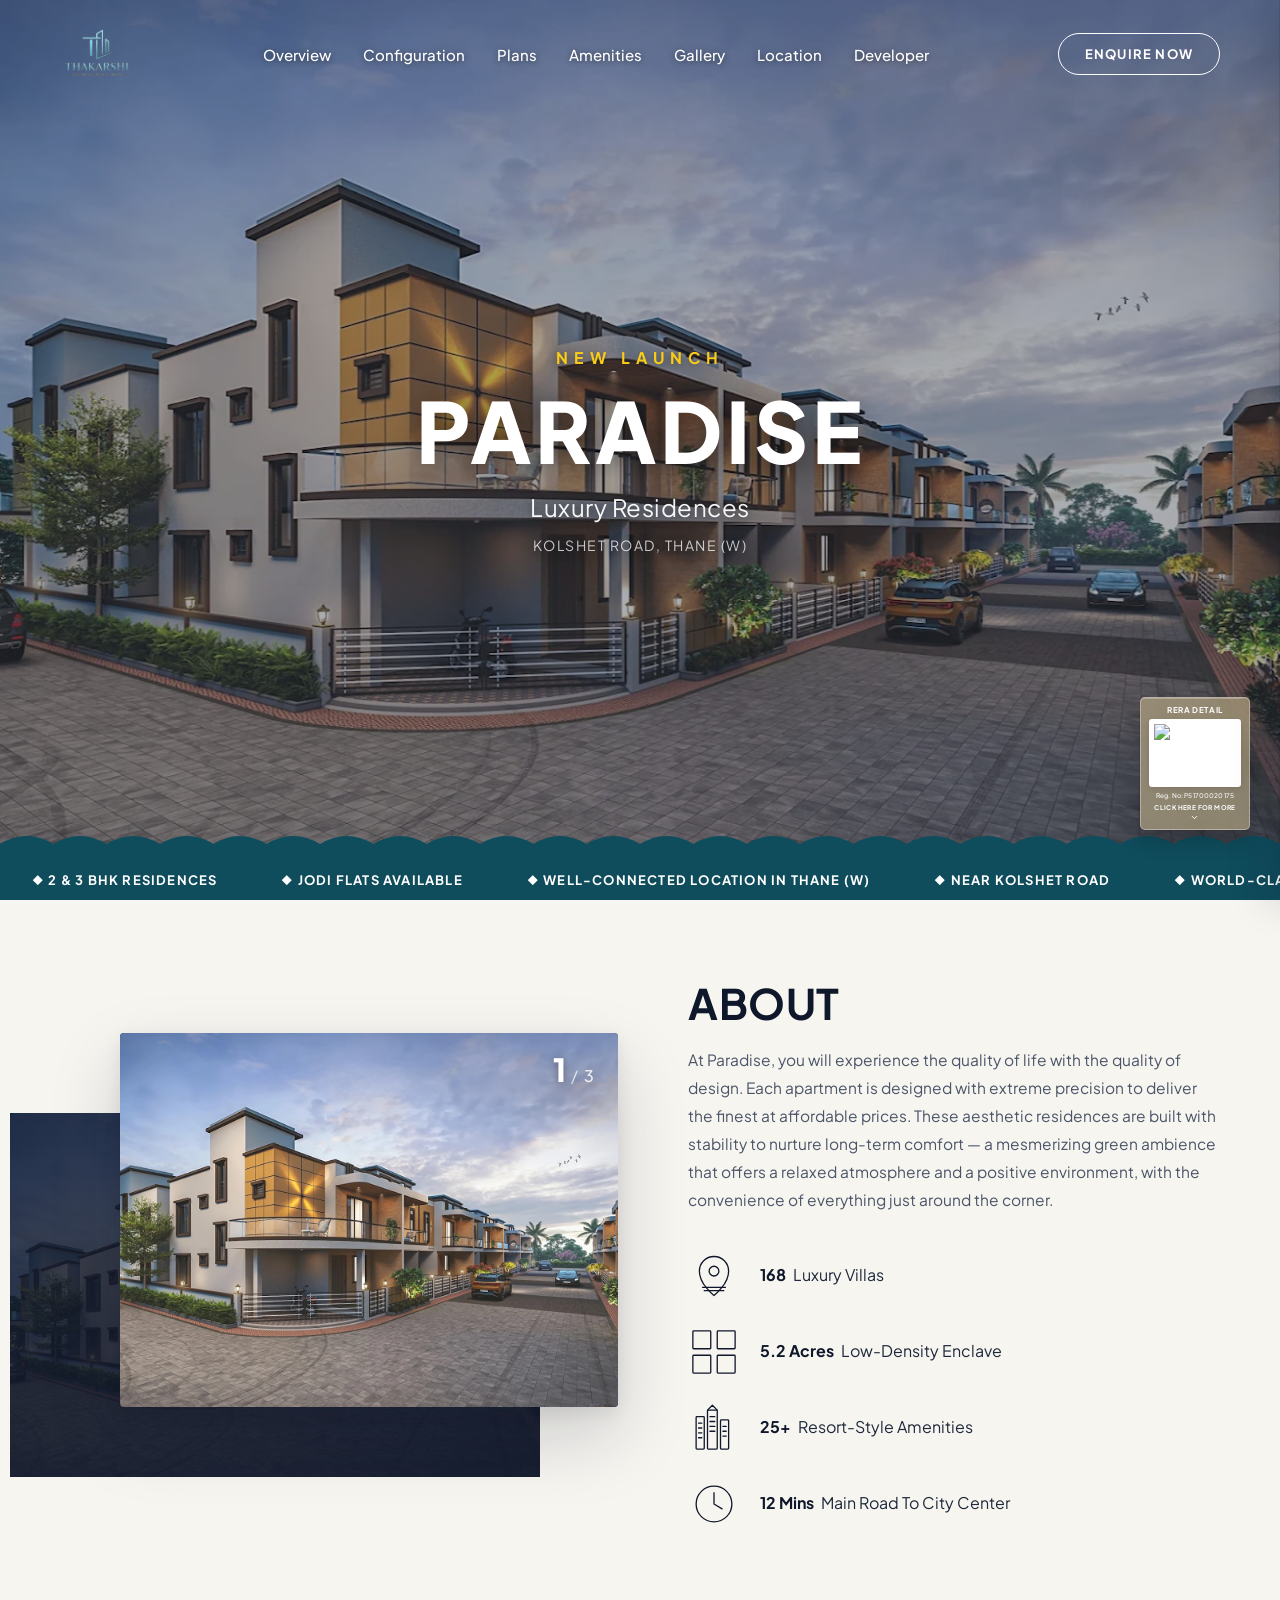
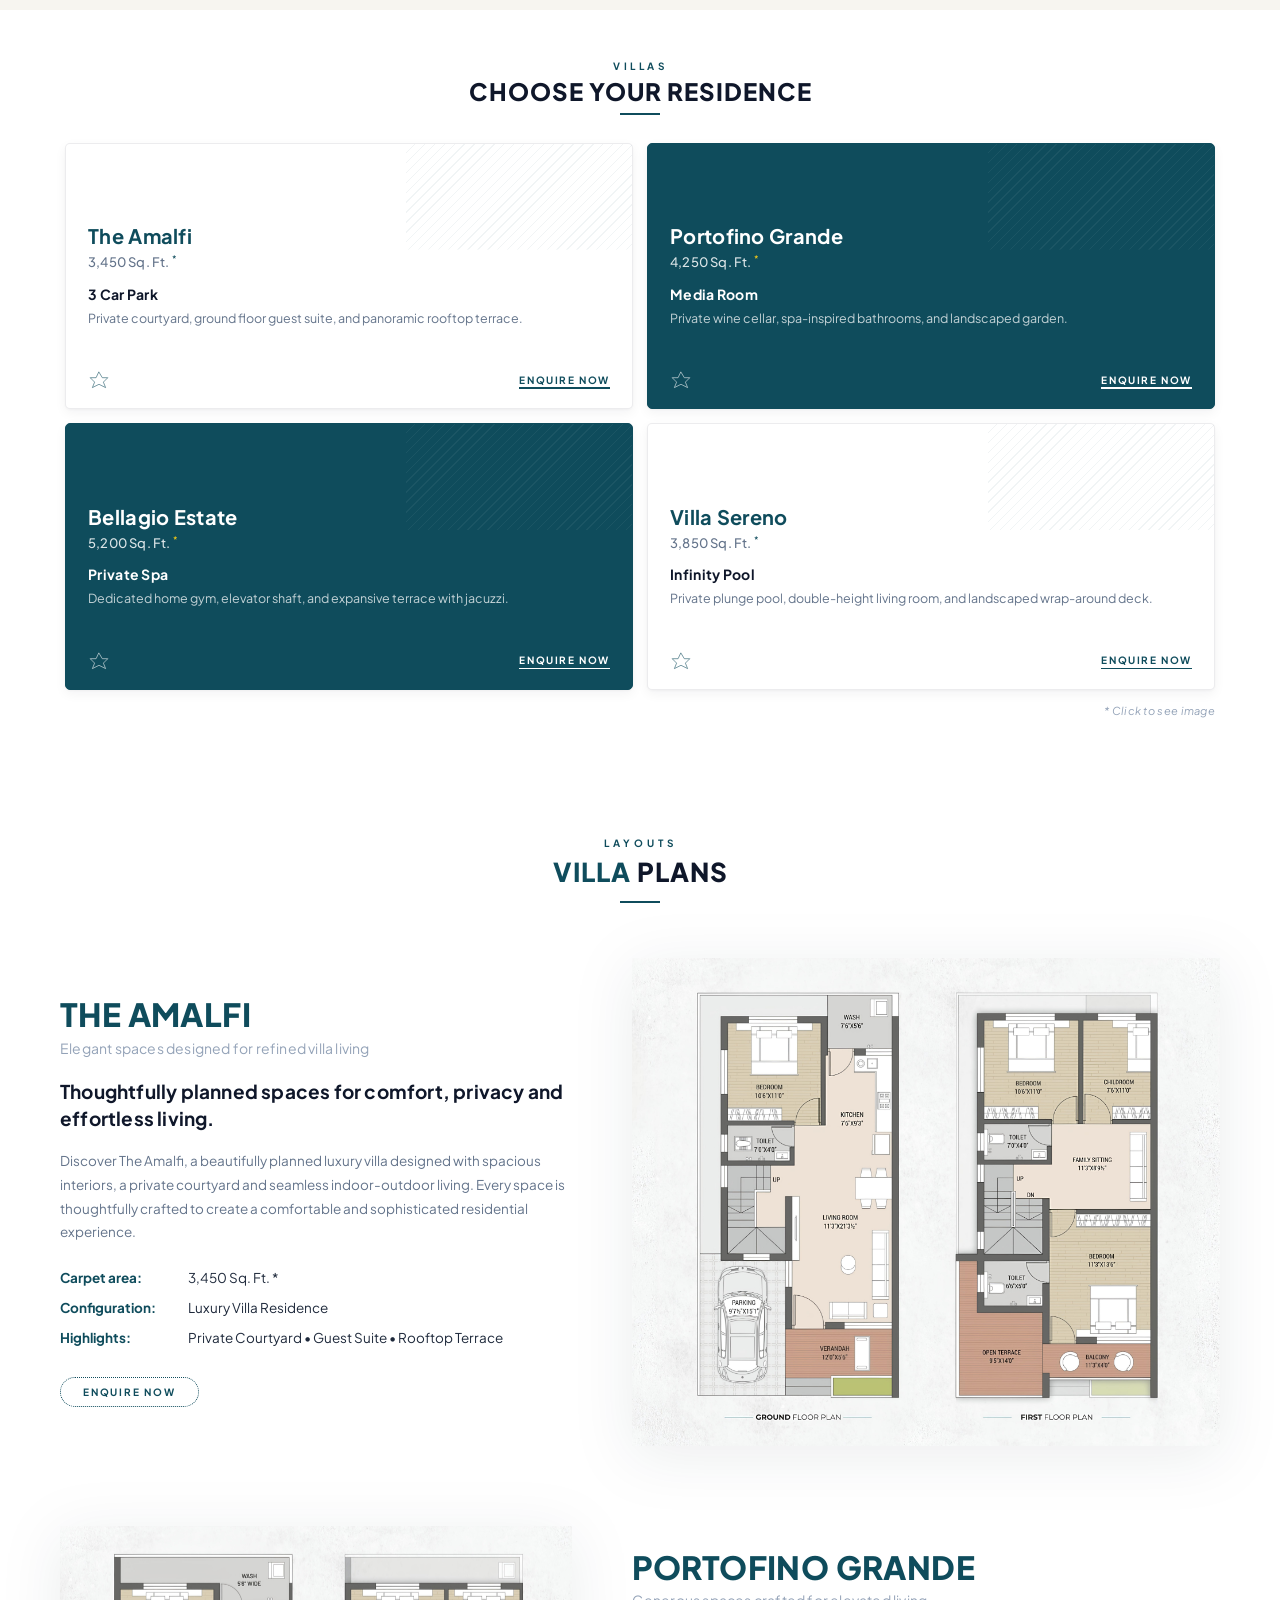
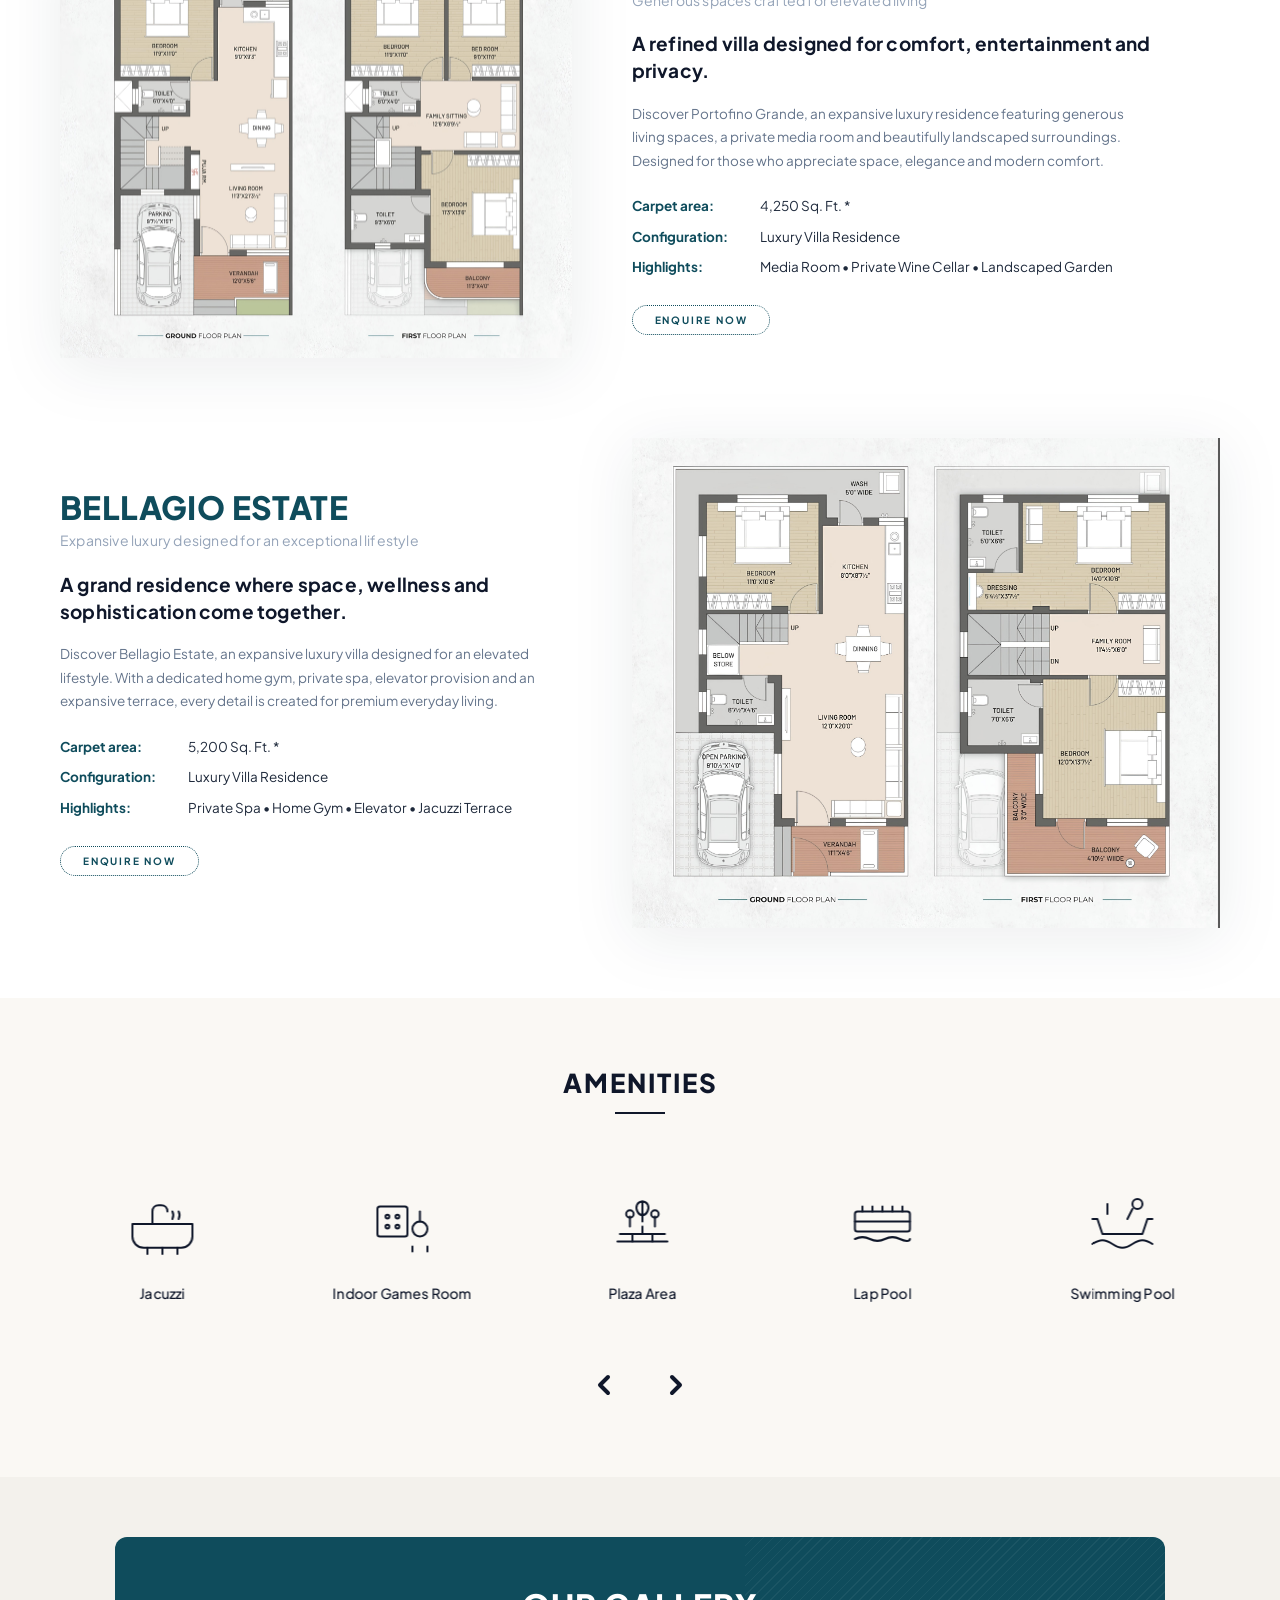
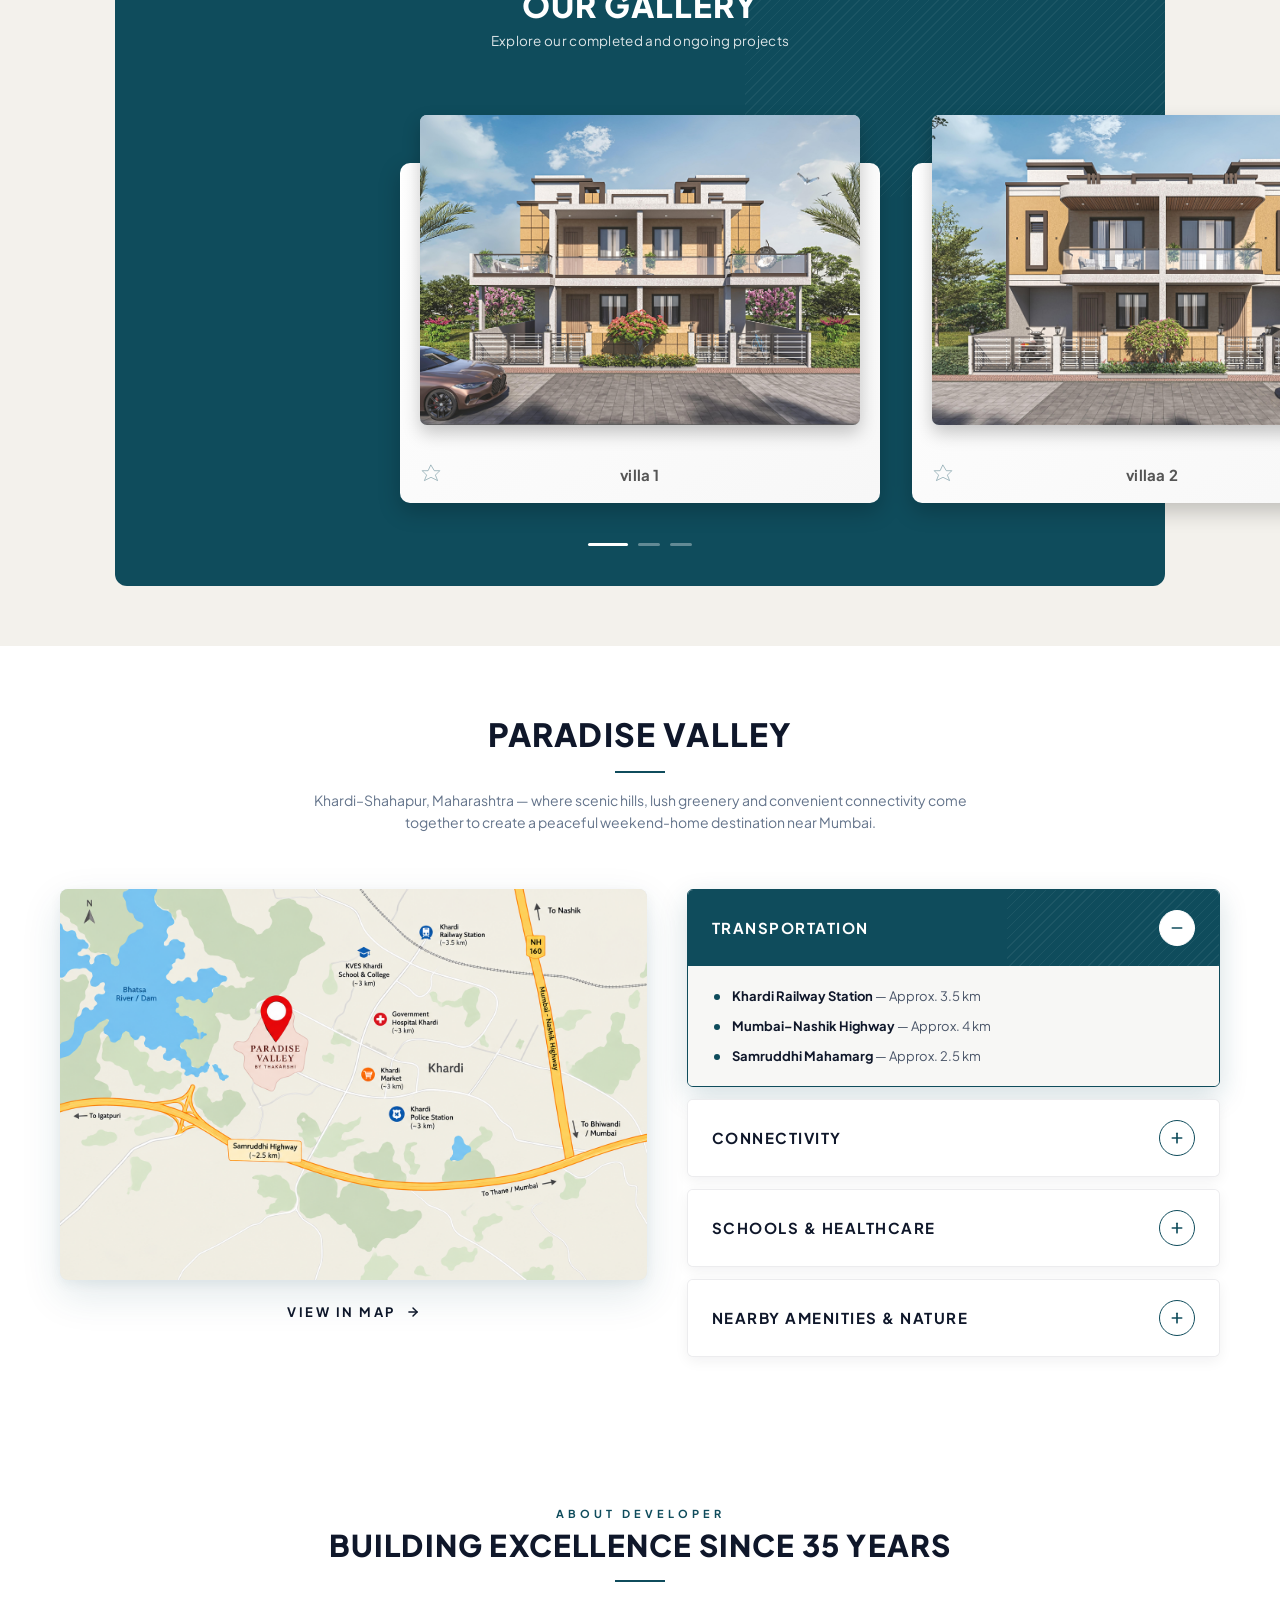
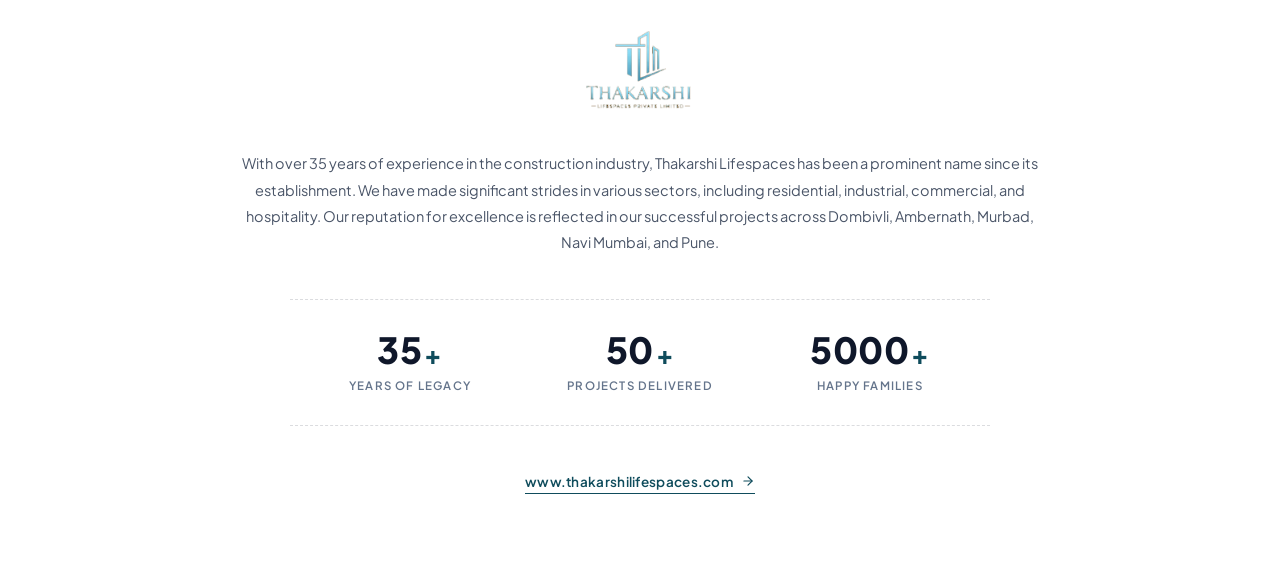
==== paradise-valley/paradise.html @ e25191e3 "Add image dimensions" ====
<!DOCTYPE html>
<html lang="en">
<head>
  <meta charset="UTF-8" />
  <meta name="viewport" content="width=device-width, initial-scale=1.0" />
  <title>Paradise</title>

  <link rel="preconnect" href="https://fonts.googleapis.com" />
  <link rel="preconnect" href="https://fonts.gstatic.com" crossorigin />
  <link
    href="https://fonts.googleapis.com/css2?family=Plus+Jakarta+Sans:wght@400;500;600;700;800&display=swap"
    rel="stylesheet"
  />

  <link rel="stylesheet" href="paradise.css" />
</head>
<body>

  <!-- =========================================
       HEADER
  ========================================= -->
  <header class="prd-header" id="prdHeader">
    <div class="prd-header__inner">

      <a href="#top" class="prd-logo">
        <img src="img/logo.png" alt="Paradise" class="prd-logo__img" />
      </a>

      <nav class="prd-nav">
        <a href="#overview" class="prd-nav__link">Overview</a>
        <a href="#config" class="prd-nav__link">Configuration</a>
        <a href="#plans" class="prd-nav__link">Plans</a>
        <a href="#amenities" class="prd-nav__link">Amenities</a>
        <a href="#gallery" class="prd-nav__link">Gallery</a>
        <a href="#location" class="prd-nav__link">Location</a>
        <a href="#developer" class="prd-nav__link">Developer</a>
      </nav>

      <div class="prd-header__actions">
        <a href="#" class="prd-header__cta" data-open-modal>
          Enquire Now
        </a>

        <button class="prd-burger" id="prdBurger" aria-label="Open menu" type="button">
          <span class="prd-burger__line"></span>
          <span class="prd-burger__line"></span>
          <span class="prd-burger__line"></span>
        </button>
      </div>

    </div>
  </header>


  <!-- =========================================
       SIDE DRAWER (mobile menu)
  ========================================= -->
  <div class="prd-drawer" id="prdDrawer">
    <div class="prd-drawer__overlay" data-drawer-close></div>

    <aside class="prd-drawer__panel">

      <div class="prd-drawer__head">
        <a href="#top" class="prd-logo prd-logo--drawer">
          <img src="img/logo.png" alt="Paradise" class="prd-logo__img" />
        </a>
        <button class="prd-drawer__close" data-drawer-close aria-label="Close menu" type="button">✕</button>
      </div>

      <nav class="prd-drawer__nav">
        <a href="#overview" class="prd-drawer__link">Overview</a>
        <a href="#config" class="prd-drawer__link">Configuration</a>
        <a href="#plans" class="prd-drawer__link">Plans</a>
        <a href="#amenities" class="prd-drawer__link">Amenities</a>
        <a href="#gallery" class="prd-drawer__link">Gallery</a>
        <a href="#location" class="prd-drawer__link">Location</a>
        <a href="#developer" class="prd-drawer__link">Developer</a>
      </nav>

      <div class="prd-drawer__footer">
        <a href="#" class="prd-drawer__cta" data-open-modal>
          Enquire Now
        </a>
      </div>

    </aside>
  </div>


  <!-- =========================================
       HERO
  ========================================= -->
  <section class="prd-hero" id="top">

    <!-- Background image with slow zoom -->
    <div class="prd-hero__bg"></div>

    <!-- Overlay -->
    <div class="prd-hero__overlay"></div>

    <!-- Content -->
    <div class="prd-hero__content">
      <p class="prd-hero__eyebrow">New Launch</p>
      <h1 class="prd-hero__title">PARADISE</h1>
      <p class="prd-hero__sub">Luxury Residences</p>
      <p class="prd-hero__location">Kolshet Road, Thane (W)</p>
    </div>

    <!-- ✅ QR CORNER CARD (bottom-right) -->
    <div class="prd-qr-card">

      <p class="prd-qr-card__title">RERA detail</p>

      <div class="prd-qr-card__qr">
        <img src="img/qr.png" alt="Scan QR" />
      </div>

      <p class="prd-qr-card__reg">Reg. No: P51700020175</p>

      <a href="#overview" class="prd-qr-card__cta">
        <span>Click Here For More</span>
        <svg viewBox="0 0 24 24" fill="none" stroke="currentColor" stroke-width="2.5" stroke-linecap="round" stroke-linejoin="round">
          <polyline points="6 9 12 15 18 9" />
        </svg>
      </a>

    </div>

    <!-- ✅ OFFER STRIP (scalloped top + marquee) -->
    <div class="prd-offer">

      <!-- Scalloped top edge -->
      <div class="prd-offer__scallop" aria-hidden="true">
        <svg viewBox="0 0 1440 40" preserveAspectRatio="none" xmlns="http://www.w3.org/2000/svg">
          <path d="
            M0,40 L0,20
            Q30,0 60,20 Q90,0 120,20 Q150,0 180,20 Q210,0 240,20
            Q270,0 300,20 Q330,0 360,20 Q390,0 420,20 Q450,0 480,20
            Q510,0 540,20 Q570,0 600,20 Q630,0 660,20 Q690,0 720,20
            Q750,0 780,20 Q810,0 840,20 Q870,0 900,20 Q930,0 960,20
            Q990,0 1020,20 Q1050,0 1080,20 Q1110,0 1140,20
            Q1170,0 1200,20 Q1230,0 1260,20 Q1290,0 1320,20
            Q1350,0 1380,20 Q1410,0 1440,20 L1440,40 Z
          " fill="#0f4c5c"/>
        </svg>
      </div>

      <!-- Marquee content -->
      <div class="prd-offer__strip">
        <div class="prd-offer__track">

          <!-- Group 1 -->
          <span class="prd-offer__item">◆ 2 &amp; 3 BHK RESIDENCES</span>
          <span class="prd-offer__item">◆ JODI FLATS AVAILABLE</span>
          <span class="prd-offer__item">◆ WELL-CONNECTED LOCATION IN THANE (W)</span>
          <span class="prd-offer__item">◆ NEAR KOLSHET ROAD</span>
          <span class="prd-offer__item">◆ WORLD-CLASS AMENITIES</span>
          <span class="prd-offer__item">◆ EXCELLENT RAIL, ROAD &amp; METRO CONNECTIVITY</span>
          <span class="prd-offer__item">◆ SCHOOLS &amp; HOSPITALS NEARBY</span>
          <span class="prd-offer__item">◆ RERA APPROVED PROJECT</span>

          <!-- Group 2 — duplicate for seamless loop -->
          <span class="prd-offer__item">◆ 2 &amp; 3 BHK RESIDENCES</span>
          <span class="prd-offer__item">◆ JODI FLATS AVAILABLE</span>
          <span class="prd-offer__item">◆ WELL-CONNECTED LOCATION IN THANE (W)</span>
          <span class="prd-offer__item">◆ NEAR KOLSHET ROAD</span>
          <span class="prd-offer__item">◆ WORLD-CLASS AMENITIES</span>
          <span class="prd-offer__item">◆ EXCELLENT RAIL, ROAD &amp; METRO CONNECTIVITY</span>
          <span class="prd-offer__item">◆ SCHOOLS &amp; HOSPITALS NEARBY</span>
          <span class="prd-offer__item">◆ RERA APPROVED PROJECT</span>

        </div>
      </div>

    </div>

  </section>
















<!-- =========================================
     ABOUT SECTION
========================================= -->
<section class="prd-about" id="overview">
  <div class="prd-about__inner">

    <!-- LEFT — Image Card with slider -->
    <div class="prd-about__media">

      <!-- ✅ Mobile-only write-up -->
      <div class="prd-about__layer-text">
        <h3 class="prd-about__layer-title">
          Welcome to <span>Paradise Valley</span>
        </h3>
        <p class="prd-about__layer-sub">
          by <strong>Thakarshilifespace</strong>
        </p>
      </div>

      <div class="prd-about__card">

        <!-- Counter top-right -->
        <div class="prd-about__counter">
          <span class="prd-about__counter-current" id="prdAboutCurrent">1</span>
          <span class="prd-about__counter-sep">/</span>
          <span class="prd-about__counter-total" id="prdAboutTotal">3</span>
        </div>

        <!-- Slides -->
        <div class="prd-about__slides" id="prdAboutSlides">
          <div class="prd-about__slide is-active">
            <img
              src="img/hero.webp"
              alt="Paradise architecture"
              loading="lazy"
            >
          </div>

          <div class="prd-about__slide">
            <img
              src="img/frontvilla2.jpeg"
              alt="Paradise interior"
              loading="lazy"
            >
          </div>

          <div class="prd-about__slide">
            <img
              src="img/frontvilla3.jpeg"
              alt="Paradise lifestyle"
              loading="lazy"
            >
          </div>
        </div>

        <!-- Arrows -->
        <button class="prd-about__arrow prd-about__arrow--prev" id="prdAboutPrev" aria-label="Previous image" type="button">
          <svg viewBox="0 0 24 24" fill="none" stroke="currentColor" stroke-width="2" stroke-linecap="round" stroke-linejoin="round">
            <polyline points="15 18 9 12 15 6"/>
          </svg>
        </button>

        <button class="prd-about__arrow prd-about__arrow--next" id="prdAboutNext" aria-label="Next image" type="button">
          <svg viewBox="0 0 24 24" fill="none" stroke="currentColor" stroke-width="2" stroke-linecap="round" stroke-linejoin="round">
            <polyline points="9 18 15 12 9 6"/>
          </svg>
        </button>

      </div>

    </div>

    <!-- RIGHT — Text + Features -->
    <div class="prd-about__content">
      <h2 class="prd-about__title">ABOUT</h2>

      <p class="prd-about__desc">
        At Paradise, you will experience the quality of life with the quality of
        design. Each apartment is designed with extreme precision to deliver the
        finest at affordable prices. These aesthetic residences are built with
        stability to nurture long-term comfort — a mesmerizing green ambience
        that offers a relaxed atmosphere and a positive environment, with the
        convenience of everything just around the corner.
      </p>

      <ul class="prd-about__features">

        <!-- Feature 1 — Luxury Villas -->
        <li class="prd-about__feature">
          <span class="prd-about__feature-icon">
            <svg viewBox="0 0 64 64" fill="none" stroke="currentColor" stroke-width="1.6" stroke-linecap="round" stroke-linejoin="round">
              <path d="M32 56 C32 56 14 42 14 26 A18 18 0 0 1 50 26 C50 42 32 56 32 56 Z"/>
              <path d="M18 46 L46 46"/>
              <path d="M20 50 L44 50"/>
              <circle cx="32" cy="26" r="6"/>
            </svg>
          </span>
          <span class="prd-about__feature-text">
            <strong>168</strong> Luxury Villas
          </span>
        </li>

        <!-- Feature 2 — Low-Density Enclave -->
        <li class="prd-about__feature">
          <span class="prd-about__feature-icon">
            <svg viewBox="0 0 64 64" fill="none" stroke="currentColor" stroke-width="1.6" stroke-linecap="round" stroke-linejoin="round">
              <rect x="6" y="6" width="22" height="22" rx="1"/>
              <rect x="36" y="6" width="22" height="22" rx="1"/>
              <rect x="6" y="36" width="22" height="22" rx="1"/>
              <rect x="36" y="36" width="22" height="22" rx="1"/>
            </svg>
          </span>
          <span class="prd-about__feature-text">
            <strong>5.2 Acres</strong> Low-Density Enclave
          </span>
        </li>

        <!-- Feature 3 — Resort-Style Amenities -->
        <li class="prd-about__feature">
          <span class="prd-about__feature-icon">
            <svg viewBox="0 0 64 64" fill="none" stroke="currentColor" stroke-width="1.6" stroke-linecap="round" stroke-linejoin="round">
              <rect x="10" y="18" width="10" height="40" rx="1"/>
              <rect x="24" y="10" width="12" height="48" rx="1"/>
              <rect x="40" y="22" width="10" height="36" rx="1"/>
              <path d="M24 10 L30 4 L36 10"/>
              <path d="M13 26 L17 26"/>
              <path d="M13 32 L17 32"/>
              <path d="M13 38 L17 38"/>
              <path d="M13 44 L17 44"/>
              <path d="M27 18 L33 18"/>
              <path d="M27 24 L33 24"/>
              <path d="M27 30 L33 30"/>
              <path d="M27 36 L33 36"/>
              <path d="M43 30 L47 30"/>
              <path d="M43 36 L47 36"/>
              <path d="M43 42 L47 42"/>
            </svg>
          </span>
          <span class="prd-about__feature-text">
            <strong>25+</strong> Resort-Style Amenities
          </span>
        </li>

        <!-- Feature 4 — Main Road To City Center -->
        <li class="prd-about__feature">
          <span class="prd-about__feature-icon">
            <svg viewBox="0 0 64 64" fill="none" stroke="currentColor" stroke-width="1.6" stroke-linecap="round" stroke-linejoin="round">
              <circle cx="32" cy="32" r="22"/>
              <path d="M32 18 L32 32 L42 38"/>
            </svg>
          </span>
          <span class="prd-about__feature-text">
            <strong>12 Mins</strong> Main Road To City Center
          </span>
        </li>

      </ul>
    </div>

  </div>
</section>









<section class="prd-config" id="config">
  <div class="prd-config__inner">

    <!-- HEADING -->
    <div class="prd-config__head">
      <p class="prd-config__eyebrow">Villas</p>
      <h2 class="prd-config__title">Choose Your Residence</h2>
      <span class="prd-config__divider"></span>
    </div>

    <!-- Mobile-only hint -->
    <p class="prd-config__mobile-hint">* Tap on card to see image</p>

    <!-- GRID — 2x2 -->
    <div class="prd-config__grid">

      <!-- CARD 1 — The Amalfi (WHITE) -->
      <div class="prd-config__card">
        <div class="prd-config__card-inner">
          <div class="prd-config__front">
            <h3 class="prd-config__card-title">The Amalfi</h3>
            <p class="prd-config__card-area">3,450 Sq. Ft.<sup>*</sup></p>
            <p class="prd-config__card-tag">3 Car Park</p>
            <p class="prd-config__card-desc">
              Private courtyard, ground floor guest suite, and panoramic rooftop terrace.
            </p>
            <div class="prd-config__footer">
              <span class="prd-config__icon">
                <svg viewBox="0 0 40 40" fill="none" stroke="currentColor" stroke-width="1.2" stroke-linecap="round" stroke-linejoin="round">
                  <path d="M20 4 L26 14 L36 14 L28 22 L32 32 L20 26 L8 32 L12 22 L4 14 L14 14 Z"/>
                </svg>
              </span>
              <a href="#" class="prd-config__enquire-link" data-open-modal>Enquire Now</a>
            </div>
          </div>

          <div class="prd-config__back">
            <img src="img/frontvilla.jpeg">
            <div class="prd-config__back-overlay"></div>
            <div class="prd-config__back-content">
              <p class="prd-config__back-title">The Amalfi</p>
              <p class="prd-config__back-area">3,450 Sq. Ft. · 3 Car Park</p>
              <a href="#" class="prd-config__back-enquire" data-open-modal>
                Enquire Now
                <svg viewBox="0 0 24 24" fill="none" stroke="currentColor" stroke-width="2.5" stroke-linecap="round" stroke-linejoin="round">
                  <line x1="5" y1="12" x2="19" y2="12"/>
                  <polyline points="12 5 19 12 12 19"/>
                </svg>
              </a>
            </div>
          </div>
        </div>
      </div>

      <!-- CARD 2 — Portofino Grande (TEAL) -->
      <div class="prd-config__card prd-config__card--colored">
        <div class="prd-config__card-inner">
          <div class="prd-config__front">
            <h3 class="prd-config__card-title">Portofino Grande</h3>
            <p class="prd-config__card-area">4,250 Sq. Ft.<sup>*</sup></p>
            <p class="prd-config__card-tag">Media Room</p>
            <p class="prd-config__card-desc">
              Private wine cellar, spa-inspired bathrooms, and landscaped garden.
            </p>
            <div class="prd-config__footer">
              <span class="prd-config__icon">
                <svg viewBox="0 0 40 40" fill="none" stroke="currentColor" stroke-width="1.2" stroke-linecap="round" stroke-linejoin="round">
                  <path d="M20 4 L26 14 L36 14 L28 22 L32 32 L20 26 L8 32 L12 22 L4 14 L14 14 Z"/>
                </svg>
              </span>
              <a href="#" class="prd-config__enquire-link" data-open-modal>Enquire Now</a>
            </div>
          </div>

          <div class="prd-config__back">
            <img src="img/frontvilla2.jpeg"Portofino Grande" loading="lazy">
            <div class="prd-config__back-overlay"></div>
            <div class="prd-config__back-content">
              <p class="prd-config__back-title">Portofino Grande</p>
              <p class="prd-config__back-area">4,250 Sq. Ft. · Media Room</p>
              <a href="#" class="prd-config__back-enquire" data-open-modal>
                Enquire Now
                <svg viewBox="0 0 24 24" fill="none" stroke="currentColor" stroke-width="2.5" stroke-linecap="round" stroke-linejoin="round">
                  <line x1="5" y1="12" x2="19" y2="12"/>
                  <polyline points="12 5 19 12 12 19"/>
                </svg>
              </a>
            </div>
          </div>
        </div>
      </div>

      <!-- CARD 3 — Bellagio Estate (TEAL) -->
      <div class="prd-config__card prd-config__card--colored">
        <div class="prd-config__card-inner">
          <div class="prd-config__front">
            <h3 class="prd-config__card-title">Bellagio Estate</h3>
            <p class="prd-config__card-area">5,200 Sq. Ft.<sup>*</sup></p>
            <p class="prd-config__card-tag">Private Spa</p>
            <p class="prd-config__card-desc">
              Dedicated home gym, elevator shaft, and expansive terrace with jacuzzi.
            </p>
            <div class="prd-config__footer">
              <span class="prd-config__icon">
                <svg viewBox="0 0 40 40" fill="none" stroke="currentColor" stroke-width="1.2" stroke-linecap="round" stroke-linejoin="round">
                  <path d="M20 4 L26 14 L36 14 L28 22 L32 32 L20 26 L8 32 L12 22 L4 14 L14 14 Z"/>
                </svg>
              </span>
              <a href="#" class="prd-config__enquire-link" data-open-modal>Enquire Now</a>
            </div>
          </div>

          <div class="prd-config__back">
            <img src="img/frontvilla3.jpeg" alt="Bellagio Estate" loading="lazy">
            <div class="prd-config__back-overlay"></div>
            <div class="prd-config__back-content">
              <p class="prd-config__back-title">Bellagio Estate</p>
              <p class="prd-config__back-area">5,200 Sq. Ft. · Private Spa</p>
              <a href="#" class="prd-config__back-enquire" data-open-modal>
                Enquire Now
                <svg viewBox="0 0 24 24" fill="none" stroke="currentColor" stroke-width="2.5" stroke-linecap="round" stroke-linejoin="round">
                  <line x1="5" y1="12" x2="19" y2="12"/>
                  <polyline points="12 5 19 12 12 19"/>
                </svg>
              </a>
            </div>
          </div>
        </div>
      </div>

      <!-- CARD 4 — Villa Sereno (WHITE) -->
      <div class="prd-config__card">
        <div class="prd-config__card-inner">
          <div class="prd-config__front">
            <h3 class="prd-config__card-title">Villa Sereno</h3>
            <p class="prd-config__card-area">3,850 Sq. Ft.<sup>*</sup></p>
            <p class="prd-config__card-tag">Infinity Pool</p>
            <p class="prd-config__card-desc">
              Private plunge pool, double-height living room, and landscaped wrap-around deck.
            </p>
            <div class="prd-config__footer">
              <span class="prd-config__icon">
                <svg viewBox="0 0 40 40" fill="none" stroke="currentColor" stroke-width="1.2" stroke-linecap="round" stroke-linejoin="round">
                  <path d="M20 4 L26 14 L36 14 L28 22 L32 32 L20 26 L8 32 L12 22 L4 14 L14 14 Z"/>
                </svg>
              </span>
              <a href="#" class="prd-config__enquire-link" data-open-modal>Enquire Now</a>
            </div>
          </div>

          <div class="prd-config__back">
            <img src="img/frontvilla3.jpeg" alt="Villa Sereno" loading="lazy">
            <div class="prd-config__back-overlay"></div>
            <div class="prd-config__back-content">
              <p class="prd-config__back-title">Villa Sereno</p>
              <p class="prd-config__back-area">3,850 Sq. Ft. · Infinity Pool</p>
              <a href="#" class="prd-config__back-enquire" data-open-modal>
                Enquire Now
                <svg viewBox="0 0 24 24" fill="none" stroke="currentColor" stroke-width="2.5" stroke-linecap="round" stroke-linejoin="round">
                  <line x1="5" y1="12" x2="19" y2="12"/>
                  <polyline points="12 5 19 12 12 19"/>
                </svg>
              </a>
            </div>
          </div>
        </div>
      </div>

    </div>

    <!-- Desktop hint -->
    <p class="prd-config__global-hint">* Click to see image</p>

  </div>
</section>







    <!-- =========================================
     FLOOR PLANS SECTION
========================================= -->
<section class="prd-plans" id="plans">
  <div class="prd-plans__inner">

    <!-- HEADING -->
    <div class="prd-plans__head">
      <p class="prd-plans__eyebrow">Layouts</p>
      <h2 class="prd-plans__title">
        <span>Villa</span> Plans
      </h2>
      <span class="prd-plans__divider"></span>
    </div>

    <!-- ROW 1 — The Amalfi -->
    <div class="prd-plans__row">
      <div class="prd-plans__content">
        <h3 class="prd-plans__name">The Amalfi</h3>
        <p class="prd-plans__tagline">Elegant spaces designed for refined villa living</p>

        <h4 class="prd-plans__lead">
          Thoughtfully planned spaces for comfort, privacy and effortless living.
        </h4>

        <p class="prd-plans__desc">
          Discover The Amalfi, a beautifully planned luxury villa designed with
          spacious interiors, a private courtyard and seamless indoor-outdoor
          living. Every space is thoughtfully crafted to create a comfortable
          and sophisticated residential experience.
        </p>

        <ul class="prd-plans__specs">
          <li>
            <span class="prd-plans__label">Carpet area:</span>
            <span class="prd-plans__value">3,450 Sq. Ft. *</span>
          </li>
          <li>
            <span class="prd-plans__label">Configuration:</span>
            <span class="prd-plans__value">Luxury Villa Residence</span>
          </li>
          <li>
            <span class="prd-plans__label">Highlights:</span>
            <span class="prd-plans__value">Private Courtyard • Guest Suite • Rooftop Terrace</span>
          </li>
        </ul>

        <a href="#" class="prd-plans__btn" data-open-modal>
          Enquire Now
        </a>
      </div>

      <div class="prd-plans__media">
        <img
          src="img/floorvilla1.jpeg"
          alt="The Amalfi Floor Plan"
          loading="lazy"
        >
      </div>
    </div>

    <!-- ROW 2 — Portofino Grande (reverse) -->
    <div class="prd-plans__row prd-plans__row--reverse">
      <div class="prd-plans__content">
        <h3 class="prd-plans__name">Portofino Grande</h3>
        <p class="prd-plans__tagline">Generous spaces crafted for elevated living</p>

        <h4 class="prd-plans__lead">
          A refined villa designed for comfort, entertainment and privacy.
        </h4>

        <p class="prd-plans__desc">
          Discover Portofino Grande, an expansive luxury residence featuring
          generous living spaces, a private media room and beautifully
          landscaped surroundings. Designed for those who appreciate space,
          elegance and modern comfort.
        </p>

        <ul class="prd-plans__specs">
          <li>
            <span class="prd-plans__label">Carpet area:</span>
            <span class="prd-plans__value">4,250 Sq. Ft. *</span>
          </li>
          <li>
            <span class="prd-plans__label">Configuration:</span>
            <span class="prd-plans__value">Luxury Villa Residence</span>
          </li>
          <li>
            <span class="prd-plans__label">Highlights:</span>
            <span class="prd-plans__value">Media Room • Private Wine Cellar • Landscaped Garden</span>
          </li>
        </ul>

        <a href="#" class="prd-plans__btn" data-open-modal>
          Enquire Now
        </a>
      </div>

      <div class="prd-plans__media">
        <img
          src="img/floorvilla2.jpeg"
          alt="Portofino Grande Floor Plan"
          loading="lazy"
        >
      </div>
    </div>

    <!-- ROW 3 — Bellagio Estate -->
    <div class="prd-plans__row">
      <div class="prd-plans__content">
        <h3 class="prd-plans__name">Bellagio Estate</h3>
        <p class="prd-plans__tagline">Expansive luxury designed for an exceptional lifestyle</p>

        <h4 class="prd-plans__lead">
          A grand residence where space, wellness and sophistication come together.
        </h4>

        <p class="prd-plans__desc">
          Discover Bellagio Estate, an expansive luxury villa designed for an
          elevated lifestyle. With a dedicated home gym, private spa, elevator
          provision and an expansive terrace, every detail is created for
          premium everyday living.
        </p>

        <ul class="prd-plans__specs">
          <li>
            <span class="prd-plans__label">Carpet area:</span>
            <span class="prd-plans__value">5,200 Sq. Ft. *</span>
          </li>
          <li>
            <span class="prd-plans__label">Configuration:</span>
            <span class="prd-plans__value">Luxury Villa Residence</span>
          </li>
          <li>
            <span class="prd-plans__label">Highlights:</span>
            <span class="prd-plans__value">Private Spa • Home Gym • Elevator • Jacuzzi Terrace</span>
          </li>
        </ul>

        <a href="#" class="prd-plans__btn" data-open-modal>
          Enquire Now
        </a>
      </div>

      <div class="prd-plans__media">
        <img
          src="img/floorvilla3.jpeg"
          alt="Bellagio Estate Floor Plan"
          loading="lazy"
        >
      </div>
    </div>

  </div>
</section>













<!-- =========================================
     AMENITIES SECTION
========================================= -->
<section class="prd-amenities" id="amenities">
  <div class="prd-amenities__inner">

    <!-- HEADING -->
    <div class="prd-amenities__head">
      <h2 class="prd-amenities__title">Amenities</h2>
      <span class="prd-amenities__divider"></span>
    </div>

    <!-- SLIDER -->
    <div class="prd-amenities__slider">
      <div class="prd-amenities__track" id="prdAmenitiesTrack">

        <!-- 1. Jacuzzi -->
        <div class="prd-amenities__item">
          <span class="prd-amenities__icon">
            <svg viewBox="0 0 64 64" fill="none" stroke="currentColor" stroke-width="1.6" stroke-linecap="round" stroke-linejoin="round">
              <path d="M8 32 L56 32 L56 42 C56 47 52 51 47 51 L17 51 C12 51 8 47 8 42 Z"/>
              <path d="M20 51 L20 56 M32 51 L32 56 M44 51 L44 56"/>
              <path d="M24 32 L24 22 C24 19 26 17 29 17 L31 17 C34 17 36 19 36 22"/>
              <path d="M40 22 C41 24 41 26 40 28"/>
              <path d="M45 22 C46 24 46 26 45 28"/>
            </svg>
          </span>
          <span class="prd-amenities__text">Jacuzzi</span>
        </div>

        <!-- 2. Indoor Games Room -->
        <div class="prd-amenities__item">
          <span class="prd-amenities__icon">
            <svg viewBox="0 0 64 64" fill="none" stroke="currentColor" stroke-width="1.6" stroke-linecap="round" stroke-linejoin="round">
              <rect x="12" y="18" width="24" height="24" rx="2"/>
              <circle cx="20" cy="26" r="1.5"/>
              <circle cx="28" cy="34" r="1.5"/>
              <circle cx="20" cy="34" r="1.5"/>
              <circle cx="28" cy="26" r="1.5"/>
              <circle cx="46" cy="36" r="6"/>
              <path d="M46 30 L46 22"/>
              <path d="M40 50 L40 54 M52 50 L52 54"/>
            </svg>
          </span>
          <span class="prd-amenities__text">Indoor Games Room</span>
        </div>

        <!-- 3. Plaza Area -->
        <div class="prd-amenities__item">
          <span class="prd-amenities__icon">
            <svg viewBox="0 0 64 64" fill="none" stroke="currentColor" stroke-width="1.6" stroke-linecap="round" stroke-linejoin="round">
              <path d="M32 14 L32 30"/>
              <path d="M32 14 C28 14 26 18 28 22 C30 26 34 26 36 22 C38 18 36 14 32 14 Z"/>
              <path d="M22 34 L22 26 M42 34 L42 26"/>
              <circle cx="22" cy="24" r="3"/>
              <circle cx="42" cy="24" r="3"/>
              <path d="M14 40 L50 40"/>
              <path d="M32 34 L32 40"/>
              <path d="M24 40 L24 46 M40 40 L40 46"/>
              <path d="M12 46 L52 46"/>
            </svg>
          </span>
          <span class="prd-amenities__text">Plaza Area</span>
        </div>

        <!-- 4. Lap Pool -->
        <div class="prd-amenities__item">
          <span class="prd-amenities__icon">
            <svg viewBox="0 0 64 64" fill="none" stroke="currentColor" stroke-width="1.6" stroke-linecap="round" stroke-linejoin="round">
              <rect x="10" y="22" width="44" height="16" rx="2"/>
              <path d="M10 30 L54 30"/>
              <path d="M10 44 C14 42 18 42 22 44 C26 46 30 46 34 44 C38 42 42 42 46 44 C50 46 54 46 54 44"/>
              <path d="M16 22 L16 18 M24 22 L24 18 M32 22 L32 18 M40 22 L40 18 M48 22 L48 18"/>
            </svg>
          </span>
          <span class="prd-amenities__text">Lap Pool</span>
        </div>

        <!-- 5. Swimming Pool -->
        <div class="prd-amenities__item">
          <span class="prd-amenities__icon">
            <svg viewBox="0 0 64 64" fill="none" stroke="currentColor" stroke-width="1.6" stroke-linecap="round" stroke-linejoin="round">
              <path d="M8 28 L12 28 L16 40 L48 40 L52 28 L56 28"/>
              <path d="M8 48 C14 44 18 44 24 48 C30 52 34 52 40 48 C46 44 50 44 56 48"/>
              <circle cx="44" cy="16" r="4"/>
              <path d="M40 20 L36 28"/>
              <path d="M20 16 L20 24"/>
            </svg>
          </span>
          <span class="prd-amenities__text">Swimming Pool</span>
        </div>

        <!-- 6. Gymnasium -->
        <div class="prd-amenities__item">
          <span class="prd-amenities__icon">
            <svg viewBox="0 0 64 64" fill="none" stroke="currentColor" stroke-width="1.6" stroke-linecap="round" stroke-linejoin="round">
              <rect x="8" y="26" width="8" height="12" rx="1"/>
              <rect x="48" y="26" width="8" height="12" rx="1"/>
              <path d="M16 32 L48 32"/>
              <rect x="24" y="22" width="4" height="20" rx="1"/>
              <rect x="36" y="22" width="4" height="20" rx="1"/>
            </svg>
          </span>
          <span class="prd-amenities__text">Gymnasium</span>
        </div>

        <!-- 7. Yoga Deck -->
        <div class="prd-amenities__item">
          <span class="prd-amenities__icon">
            <svg viewBox="0 0 64 64" fill="none" stroke="currentColor" stroke-width="1.6" stroke-linecap="round" stroke-linejoin="round">
              <circle cx="32" cy="14" r="5"/>
              <path d="M32 20 L32 36"/>
              <path d="M22 26 L42 26"/>
              <path d="M24 48 L32 36 L40 48"/>
              <path d="M18 48 L46 48"/>
            </svg>
          </span>
          <span class="prd-amenities__text">Yoga Deck</span>
        </div>

        <!-- 8. Jogging Track -->
        <div class="prd-amenities__item">
          <span class="prd-amenities__icon">
            <svg viewBox="0 0 64 64" fill="none" stroke="currentColor" stroke-width="1.6" stroke-linecap="round" stroke-linejoin="round">
              <circle cx="42" cy="12" r="4"/>
              <path d="M42 16 L34 26 L22 28"/>
              <path d="M34 26 L38 38 L46 44"/>
              <path d="M22 28 L14 42"/>
              <path d="M38 38 L30 48"/>
              <path d="M46 44 L54 42"/>
            </svg>
          </span>
          <span class="prd-amenities__text">Jogging Track</span>
        </div>

        <!-- 9. Kids Play Area -->
        <div class="prd-amenities__item">
          <span class="prd-amenities__icon">
            <svg viewBox="0 0 64 64" fill="none" stroke="currentColor" stroke-width="1.6" stroke-linecap="round" stroke-linejoin="round">
              <path d="M16 52 L16 20 L48 20 L48 52"/>
              <path d="M16 20 L48 20 L32 6 Z"/>
              <rect x="26" y="34" width="12" height="18" rx="1"/>
              <circle cx="32" cy="42" r="1"/>
            </svg>
          </span>
          <span class="prd-amenities__text">Kids Play Area</span>
        </div>

        <!-- 10. Club House -->
        <div class="prd-amenities__item">
          <span class="prd-amenities__icon">
            <svg viewBox="0 0 64 64" fill="none" stroke="currentColor" stroke-width="1.6" stroke-linecap="round" stroke-linejoin="round">
              <path d="M10 30 L32 12 L54 30"/>
              <path d="M14 30 L14 52 L50 52 L50 30"/>
              <path d="M26 52 L26 38 L38 38 L38 52"/>
              <circle cx="32" cy="26" r="2"/>
            </svg>
          </span>
          <span class="prd-amenities__text">Club House</span>
        </div>

      </div>
    </div>

    <!-- ARROWS -->
   <!-- ARROWS -->
<div class="prd-amenities__nav">
  <button class="prd-amenities__arrow prd-amenities__arrow--prev" id="prdAmenitiesPrev" aria-label="Previous" type="button">
    <svg viewBox="0 0 24 24" fill="none" stroke="currentColor" stroke-width="3" stroke-linecap="round" stroke-linejoin="round">
      <polyline points="15 18 9 12 15 6"/>
    </svg>
  </button>

  <button class="prd-amenities__arrow prd-amenities__arrow--next" id="prdAmenitiesNext" aria-label="Next" type="button">
    <svg viewBox="0 0 24 24" fill="none" stroke="currentColor" stroke-width="3" stroke-linecap="round" stroke-linejoin="round">
      <polyline points="9 18 15 12 9 6"/>
    </svg>
  </button>
</div>
  </div>
</section>


























<!-- =========================================
     GALLERY SECTION (Our Work)
========================================= -->
<section class="prd-gallery" id="gallery">
  <div class="prd-gallery__panel">

    <!-- HEADING -->
    <div class="prd-gallery__head">
      <h2 class="prd-gallery__title">Our Gallery</h2>
      <p class="prd-gallery__subtitle">Explore our completed and ongoing projects</p>
    </div>

    <!-- SLIDER — 3 cards visible -->
    <div class="prd-gallery__viewport">
      <div class="prd-gallery__track" id="prdGalleryTrack">

        <!-- Card 1 -->
        <article class="project-card">
          <div class="project-card__image-wrap">
            <img class="project-card__image" src="img/frontvilla.jpeg" alt="Zinio Office" loading="lazy">
          </div>
          <span class="project-card__star" aria-hidden="true">
            <svg viewBox="0 0 40 40" fill="none" stroke="currentColor" stroke-width="1.2" stroke-linecap="round" stroke-linejoin="round">
              <path d="M20 4 L26 14 L36 14 L28 22 L32 32 L20 26 L8 32 L12 22 L4 14 L14 14 Z"/>
            </svg>
          </span>
          <h3 class="project-card__title">villa 1</h3>
        </article>

        <!-- Card 2 -->
        <article class="project-card">
          <div class="project-card__image-wrap">
            <img class="project-card__image" src="img/frontvilla2.jpeg" alt="Tourism Malaysia" loading="lazy">
          </div>
          <span class="project-card__star" aria-hidden="true">
            <svg viewBox="0 0 40 40" fill="none" stroke="currentColor" stroke-width="1.2" stroke-linecap="round" stroke-linejoin="round">
              <path d="M20 4 L26 14 L36 14 L28 22 L32 32 L20 26 L8 32 L12 22 L4 14 L14 14 Z"/>
            </svg>
          </span>
          <h3 class="project-card__title">villaa 2</h3>
        </article>

        <!-- Card 3 -->
        <article class="project-card">
          <div class="project-card__image-wrap">
            <img class="project-card__image" src="img/frontvilla3.jpeg" alt="Truman" loading="lazy">
          </div>
          <span class="project-card__star" aria-hidden="true">
            <svg viewBox="0 0 40 40" fill="none" stroke="currentColor" stroke-width="1.2" stroke-linecap="round" stroke-linejoin="round">
              <path d="M20 4 L26 14 L36 14 L28 22 L32 32 L20 26 L8 32 L12 22 L4 14 L14 14 Z"/>
            </svg>
          </span>
          <h3 class="project-card__title">villa 3</h3>
        </article>

        <!-- Card 4 -->
        <article class="project-card">
          <div class="project-card__image-wrap">
            <img class="project-card__image" src="sidevilla.jpeg" alt="The Grid" loading="lazy">
          </div>
          <span class="project-card__star" aria-hidden="true">
            <svg viewBox="0 0 40 40" fill="none" stroke="currentColor" stroke-width="1.2" stroke-linecap="round" stroke-linejoin="round">
              <path d="M20 4 L26 14 L36 14 L28 22 L32 32 L20 26 L8 32 L12 22 L4 14 L14 14 Z"/>
            </svg>
          </span>
          <h3 class="project-card__title">Side view</h3>
        </article>

        <!-- Card 5 -->
        <article class="project-card">
          <div class="project-card__image-wrap">
            <img class="project-card__image" src="img/middlevilla.jpeg" alt="Aurora Tower" loading="lazy">
          </div>
          <span class="project-card__star" aria-hidden="true">
            <svg viewBox="0 0 40 40" fill="none" stroke="currentColor" stroke-width="1.2" stroke-linecap="round" stroke-linejoin="round">
              <path d="M20 4 L26 14 L36 14 L28 22 L32 32 L20 26 L8 32 L12 22 L4 14 L14 14 Z"/>
            </svg>
          </span>
          <h3 class="project-card__title">Middle view</h3>
        </article>

        <!-- Card 6 -->
        <article class="project-card">
          <div class="project-card__image-wrap">
            <img class="project-card__image" src="img/uppervilla.jpeg" alt="Cascade Villa" loading="lazy">
          </div>
          <span class="project-card__star" aria-hidden="true">
            <svg viewBox="0 0 40 40" fill="none" stroke="currentColor" stroke-width="1.2" stroke-linecap="round" stroke-linejoin="round">
              <path d="M20 4 L26 14 L36 14 L28 22 L32 32 L20 26 L8 32 L12 22 L4 14 L14 14 Z"/>
            </svg>
          </span>
          <h3 class="project-card__title">upper view</h3>
        </article>

      </div>
    </div>

    <!-- DOTS -->
    <div class="prd-gallery__dots" id="prdGalleryDots">
      <span class="prd-gallery__dot is-active" data-index="0"></span>
      <span class="prd-gallery__dot" data-index="1"></span>
      <span class="prd-gallery__dot" data-index="2"></span>
    </div>

  </div>
</section>






















<!-- =========================================
     LOCATION SECTION
========================================= -->
<section class="prd-location" id="location">
  <div class="prd-location__inner">

   <!-- HEADING -->
<div class="prd-location__head">
  <h2 class="prd-location__title">Paradise Valley</h2>
  <p class="prd-location__subtitle">
    Khardi–Shahapur, Maharashtra — where scenic hills, lush greenery and convenient connectivity come together to create a peaceful weekend-home destination near Mumbai.
  </p>
</div>
    <!-- BODY -->
    <div class="prd-location__body">

      <!-- LEFT — MAP -->
      <div class="prd-location__media">
        <div class="prd-location__map-wrap">

          <!-- Map image (click → lightbox) -->
          <button
            type="button"
            class="prd-location__map-link"
            data-map-open
            aria-label="Open location map"
          >
            <img
              src="img/location.png"
              alt="location-map"
              loading="lazy"
            >
          </button>

          <!-- ✅ VIEW IN MAP — Below map, full-width -->
        <a
            href="https://www.google.com/maps/place/Paradise+Valley+By+Thakarshi/@19.5858875,73.4209029,15z/data=!4m16!1m9!3m8!1s0x3be77f50c7109d45:0xf667c8ee7923f6d3!2sParadise+Valley+By+Thakarshi!8m2!3d19.5857135!4d73.4208866!9m1!1b1!16s%2Fg%2F11z5v5l_zx!3m5!1s0x3be77f50c7109d45:0xf667c8ee7923f6d3!8m2!3d19.5857135!4d73.4208866!16s%2Fg%2F11z5v5l_zx?entry=ttu&g_ep=EgoyMDI2MTAwNi4wIKXMDSoASAFQAw%3D%3D"
            target="_blank"
            rel="noopener noreferrer"
            class="prd-location__map-cta"
          >
            VIEW IN MAP
            <svg viewBox="0 0 24 24" fill="none" stroke="currentColor" stroke-width="2.5" stroke-linecap="round" stroke-linejoin="round">
              <line x1="5" y1="12" x2="19" y2="12"/>
              <polyline points="12 5 19 12 12 19"/>
            </svg>
          </a>

        </div>
      </div>

      <!-- RIGHT — ACCORDION -->
      <div class="prd-location__accordion" id="prdLocationAcc">

        <!-- ITEM 1 -->
        <div class="prd-location__acc-item">
          <button class="prd-location__acc-head" type="button" data-acc-toggle>
            <span class="prd-location__acc-title">Transportation</span>
            <span class="prd-location__acc-icon" aria-hidden="true">
              <svg viewBox="0 0 24 24" fill="none" stroke="currentColor" stroke-width="2.5" stroke-linecap="round" stroke-linejoin="round">
                <line class="acc-line-h" x1="5" y1="12" x2="19" y2="12"/>
                <line class="acc-line-v" x1="12" y1="5" x2="12" y2="19"/>
              </svg>
            </span>
          </button>
          <div class="prd-location__acc-body">
            <ul class="prd-location__acc-list">
              <li><strong>Khardi Railway Station</strong> — Approx. 3.5 km</li>
              <li><strong>Mumbai–Nashik Highway</strong> — Approx. 4 km</li>
              <li><strong>Samruddhi Mahamarg</strong> — Approx. 2.5 km</li>
            </ul>
          </div>
        </div>

        <!-- ITEM 2 -->
        <div class="prd-location__acc-item">
          <button class="prd-location__acc-head" type="button" data-acc-toggle>
            <span class="prd-location__acc-title">Connectivity</span>
            <span class="prd-location__acc-icon" aria-hidden="true">
              <svg viewBox="0 0 24 24" fill="none" stroke="currentColor" stroke-width="2.5" stroke-linecap="round" stroke-linejoin="round">
                <line class="acc-line-h" x1="5" y1="12" x2="19" y2="12"/>
                <line class="acc-line-v" x1="12" y1="5" x2="12" y2="19"/>
              </svg>
            </span>
          </button>
          <div class="prd-location__acc-body">
            <ul class="prd-location__acc-list">
              <li><strong>Mumbai</strong> — Approx. 2 hrs</li>
              <li><strong>Thane</strong> — Approx. 1 hr</li>
              <li><strong>Nashik</strong> — Approx. 1.5 hrs</li>
              <li><strong>Kalyan</strong> — Approx. 40 mins</li>
            </ul>
          </div>
        </div>

        <!-- ITEM 3 -->
        <div class="prd-location__acc-item">
          <button class="prd-location__acc-head" type="button" data-acc-toggle>
            <span class="prd-location__acc-title">Schools &amp; Healthcare</span>
            <span class="prd-location__acc-icon" aria-hidden="true">
              <svg viewBox="0 0 24 24" fill="none" stroke="currentColor" stroke-width="2.5" stroke-linecap="round" stroke-linejoin="round">
                <line class="acc-line-h" x1="5" y1="12" x2="19" y2="12"/>
                <line class="acc-line-v" x1="12" y1="5" x2="12" y2="19"/>
              </svg>
            </span>
          </button>
          <div class="prd-location__acc-body">
            <ul class="prd-location__acc-list">
              <li>KVES Khardi School &amp; College</li>
              <li>Government Hospital, Khardi</li>
              <li>Local clinics and educational facilities</li>
            </ul>
          </div>
        </div>

        <!-- ITEM 4 -->
        <div class="prd-location__acc-item">
          <button class="prd-location__acc-head" type="button" data-acc-toggle>
            <span class="prd-location__acc-title">Nearby Amenities &amp; Nature</span>
            <span class="prd-location__acc-icon" aria-hidden="true">
              <svg viewBox="0 0 24 24" fill="none" stroke="currentColor" stroke-width="2.5" stroke-linecap="round" stroke-linejoin="round">
                <line class="acc-line-h" x1="5" y1="12" x2="19" y2="12"/>
                <line class="acc-line-v" x1="12" y1="5" x2="12" y2="19"/>
              </svg>
            </span>
          </button>
          <div class="prd-location__acc-body">
            <ul class="prd-location__acc-list">
              <li>Khardi Market and daily essentials</li>
              <li>Bhatsa River region</li>
              <li>Green surroundings, hills and nearby weekend destinations</li>
            </ul>
          </div>
        </div>

      </div>

    </div>

  </div>
</section>


<!-- =========================================
     MAP LIGHTBOX
========================================= -->
<div class="prd-map-lightbox" id="prdMapLightbox" aria-hidden="true">
  <div class="prd-map-lightbox__overlay" data-map-close></div>

  <button class="prd-map-lightbox__close" data-map-close aria-label="Close" type="button">
    <svg viewBox="0 0 24 24" fill="none" stroke="currentColor" stroke-width="2.5" stroke-linecap="round" stroke-linejoin="round">
      <line x1="6" y1="6" x2="18" y2="18"/>
      <line x1="18" y1="6" x2="6" y2="18"/>
    </svg>
  </button>

  <div class="prd-map-lightbox__content">
    <img id="prdMapLightboxImg" src="" alt="Location Map — Full View">
  </div>
</div>









<!-- =========================================
     DEVELOPER SECTION
========================================= -->
<section class="prd-developer" id="developer">
  <div class="prd-developer__inner">

    <!-- HEADING -->
    <div class="prd-developer__head">
      <p class="prd-developer__eyebrow">About Developer</p>
      <h2 class="prd-developer__title">Building Excellence Since 35 Years</h2>
      <span class="prd-developer__divider"></span>
    </div>

    <!-- LOGO -->
    <div class="prd-developer__logo">
      <img
        src="img/logo.png"
        alt="Thakarshi Lifespaces Logo"
        loading="lazy"
      >
    </div>

    <!-- DESCRIPTION -->
    <p class="prd-developer__desc">
      With over 35 years of experience in the construction industry, Thakarshi
      Lifespaces has been a prominent name since its establishment. We have made
      significant strides in various sectors, including residential, industrial,
      commercial, and hospitality. Our reputation for excellence is reflected in
      our successful projects across Dombivli, Ambernath, Murbad, Navi Mumbai,
      and Pune.
    </p>

    <!-- STATS -->
    <div class="prd-developer__stats">

      <div class="prd-developer__stat">
        <p class="prd-developer__stat-value">35<span>+</span></p>
        <p class="prd-developer__stat-label">Years of Legacy</p>
      </div>

      <div class="prd-developer__stat">
        <p class="prd-developer__stat-value">50<span>+</span></p>
        <p class="prd-developer__stat-label">Projects Delivered</p>
      </div>

      <div class="prd-developer__stat">
        <p class="prd-developer__stat-value">5000<span>+</span></p>
        <p class="prd-developer__stat-label">Happy Families</p>
      </div>

    </div>

    <!-- WEBSITE LINK -->
    <a
      href="https://www.thakarshilifespaces.com/"
      target="_blank"
      rel="noopener noreferrer"
      class="prd-developer__link"
    >
      <span>www.thakarshilifespaces.com</span>
      <svg viewBox="0 0 24 24" fill="none" stroke="currentColor" stroke-width="2" stroke-linecap="round" stroke-linejoin="round">
        <line x1="5" y1="12" x2="19" y2="12"/>
        <polyline points="12 5 19 12 12 19"/>
      </svg>
    </a>

  </div>
</section>






<!-- =========================================
     ENQUIRY MODAL
========================================= -->
<div class="prd-modal" id="prdModal" aria-hidden="true">

  <!-- Overlay -->
  <div class="prd-modal__overlay" data-modal-close></div>

  <!-- Modal Box -->
  <div class="prd-modal__box" role="dialog" aria-modal="true" aria-labelledby="prdModalTitle">

    <!-- Header -->
    <div class="prd-modal__header">
      <h3 class="prd-modal__title" id="prdModalTitle">Register Your Interest</h3>
      <button
        class="prd-modal__close"
        data-modal-close
        aria-label="Close"
        type="button"
      >
        <svg viewBox="0 0 24 24" fill="none" stroke="currentColor" stroke-width="2.5" stroke-linecap="round" stroke-linejoin="round">
          <line x1="6" y1="6" x2="18" y2="18"/>
          <line x1="18" y1="6" x2="6" y2="18"/>
        </svg>
      </button>
    </div>

    <!-- Body — Form -->
    <form class="prd-modal__body" id="prdModalForm" novalidate>

      <!-- Name -->
      <div class="prd-modal__field">
        <label for="prdName" class="prd-modal__label">Full Name*</label>
        <input
          type="text"
          id="prdName"
          name="name"
          class="prd-modal__input"
          placeholder="Enter your full name"
          required
        >
        <p class="prd-modal__error" data-error="name"></p>
      </div>

      <!-- Mobile -->
      <div class="prd-modal__field">
        <label for="prdMobile" class="prd-modal__label">Mobile Number*</label>
        <input
          type="tel"
          id="prdMobile"
          name="mobile"
          class="prd-modal__input"
          placeholder="+91 98765 43210"
          pattern="[0-9+\s-]{7,15}"
          required
        >
        <p class="prd-modal__error" data-error="mobile"></p>
      </div>

      <!-- Email -->
      <div class="prd-modal__field">
        <label for="prdEmail" class="prd-modal__label">Email Address</label>
        <input
          type="email"
          id="prdEmail"
          name="email"
          class="prd-modal__input"
          placeholder="you@example.com"
        >
        <p class="prd-modal__error" data-error="email"></p>
      </div>

      <!-- Configuration (Optional) -->
      <div class="prd-modal__field">
        <label for="prdConfig" class="prd-modal__label">Interested In</label>
        <select id="prdConfig" name="config" class="prd-modal__input">
          <option value="">Select configuration</option>
          <option value="2 BHK">2 BHK</option>
          <option value="3 BHK">3 BHK</option>
          <option value="Penthouse">Penthouse</option>
          <option value="Villa">Villa</option>
        </select>
      </div>

      <!-- Consent -->
      <label class="prd-modal__consent">
        <input type="checkbox" id="prdConsent" required>
        <span>
          I consent to the processing of my personal data according to the
          <a href="#" target="_blank">Privacy Policy</a> and agree to be contacted.
        </span>
      </label>
      <p class="prd-modal__error" data-error="consent"></p>

      <!-- Submit -->
      <button type="submit" class="prd-modal__submit">
        Submit Enquiry
      </button>

    </form>

  </div>
</div>


  <script src="paradise.js"></script>
</body>
</html>
---- paradise-valley/paradise.css ----
/* ============================================================================
   ██  PARADISE — MAIN STYLESHEET
   ----------------------------------------------------------------------------
   Structure:
   1. Reset
   2. Header + Header Responsive
   3. Side Drawer + Drawer Responsive
   4. Hero + Hero Responsive
   5. QR Card + QR Card Responsive
   6. Offer Strip + Offer Responsive
   7. About Section + About Responsive
   ============================================================================ */


/* ============================================================================
   1. ██  RESET
   ============================================================================ */
* {
  margin: 0;
  padding: 0;
  box-sizing: border-box;
}

body {
  font-family: "Plus Jakarta Sans", -apple-system, sans-serif;
  background: #ffffff;
  color: #0f172a;
  -webkit-font-smoothing: antialiased;
  overflow-x: hidden;
}


/* ============================================================================
   2. ██  HEADER
   ============================================================================ */
.prd-header {
  position: fixed;
  top: 0;
  left: 0;
  right: 0;
  z-index: 1000;

  background: transparent;
  backdrop-filter: none;
  -webkit-backdrop-filter: none;
  border-bottom: 1px solid transparent;

  padding: 24px 60px;
  transition: padding 0.35s ease, background 0.35s ease,
              border-color 0.35s ease, backdrop-filter 0.35s ease;
}

.prd-header.is-scrolled {
  padding: 16px 60px;
  background: rgba(0, 0, 0, 0.55);
  backdrop-filter: blur(8px);
  -webkit-backdrop-filter: blur(8px);
  border-bottom-color: rgba(255, 255, 255, 0.1);
}

.prd-header__inner {
  display: flex;
  align-items: center;
  justify-content: space-between;
  gap: 40px;
  max-width: 1400px;
  margin: 0 auto;
}

/* ---------- LOGO ---------- */
.prd-logo {
  display: flex;
  align-items: center;
  flex-shrink: 0;
  text-decoration: none;
}

.prd-logo__img {
  height: 60px;
  width: auto;
  display: block;
  object-fit: contain;
  transition: height 0.35s ease;
}

.prd-header.is-scrolled .prd-logo__img {
  height: 50px;
}

/* ---------- NAV ---------- */
.prd-nav {
  display: flex;
  align-items: center;
  gap: 32px;
  flex-wrap: wrap;
  justify-content: flex-end;
}

.prd-nav__link {
  position: relative;
  font-family: "Plus Jakarta Sans", sans-serif;
  font-size: 15px;
  font-weight: 500;
  color: #ffffff;
  text-decoration: none;
  white-space: nowrap;
  padding: 6px 0;
  text-shadow: 0 1px 6px rgba(0, 0, 0, 0.5);
  transition: color 0.25s ease;
}

.prd-nav__link::after {
  content: "";
  position: absolute;
  left: 0;
  bottom: 0;
  width: 0;
  height: 1.5px;
  background: #e76f51;
  transition: width 0.3s ease;
}

.prd-nav__link:hover { color: #e76f51; }
.prd-nav__link:hover::after { width: 100%; }

/* ---------- RIGHT ACTIONS ---------- */
.prd-header__actions {
  display: flex;
  align-items: center;
  gap: 20px;
  flex-shrink: 0;
}

.prd-header__cta {
  display: inline-flex;
  align-items: center;
  justify-content: center;
  padding: 12px 26px;
  border: 1.5px solid #ffffff;
  border-radius: 100px;

  font-family: "Plus Jakarta Sans", sans-serif;
  font-size: 13px;
  font-weight: 700;
  letter-spacing: 1.2px;
  text-transform: uppercase;
  color: #ffffff;
  text-decoration: none;
  white-space: nowrap;

  transition: all 0.3s ease;
}

.prd-header__cta:hover {
  background: #ffffff;
  color: #0f172a;
  transform: translateY(-2px);
  box-shadow: 0 8px 20px rgba(255, 255, 255, 0.2);
}

/* ---------- HAMBURGER ---------- */
.prd-burger {
  display: none;
  flex-direction: column;
  justify-content: center;
  align-items: center;
  gap: 6px;
  width: 40px;
  height: 40px;
  padding: 0;
  background: transparent;
  border: none;
  cursor: pointer;
  transition: opacity 0.3s ease;
}

.prd-burger:hover { opacity: 0.75; }

.prd-burger__line {
  display: block;
  width: 26px;
  height: 2px;
  background: #ffffff;
  border-radius: 2px;
  transition: transform 0.3s ease;
}

.prd-burger:hover .prd-burger__line:nth-child(1) { transform: translateY(-2px); }
.prd-burger:hover .prd-burger__line:nth-child(3) { transform: translateY(2px); }


/* ============================================================================
   2.X  HEADER RESPONSIVE
   ============================================================================ */

@media (max-width: 1024px) {
  .prd-header { padding: 20px 32px; }
  .prd-header.is-scrolled { padding: 14px 32px; }
  .prd-logo__img { height: 52px; }
  .prd-nav { gap: 22px; }
  .prd-nav__link { font-size: 14px; }
}

@media (max-width: 900px) {
  .prd-header { padding: 16px 20px; }
  .prd-header.is-scrolled { padding: 12px 20px; }
  .prd-logo__img { height: 46px; }
  .prd-nav { display: none; }
  .prd-header__cta { display: none; }
  .prd-burger { display: flex; }
}

@media (max-width: 480px) {
  .prd-logo__img { height: 42px; }
  .prd-burger { width: 36px; height: 36px; }
  .prd-burger__line { width: 22px; }
}


/* ============================================================================
   3. ██  SIDE DRAWER (Mobile Menu)
   ============================================================================ */
.prd-drawer {
  position: fixed;
  inset: 0;
  z-index: 5000;
  pointer-events: none;
}

.prd-drawer__overlay {
  position: absolute;
  inset: 0;
  background: rgba(15, 23, 42, 0.55);
  backdrop-filter: blur(4px);
  -webkit-backdrop-filter: blur(4px);
  opacity: 0;
  visibility: hidden;
  transition: opacity 0.4s ease, visibility 0.4s ease;
}

.prd-drawer__panel {
  position: absolute;
  top: 0;
  right: 0;
  height: 100vh;
  height: 100dvh;
  width: 360px;
  max-width: 85vw;
  display: flex;
  flex-direction: column;
  background: #ffffff;
  box-shadow: -10px 0 40px rgba(15, 23, 42, 0.18);
  transform: translateX(100%);
  transition: transform 0.45s cubic-bezier(0.4, 0, 0.2, 1);
}

.prd-drawer.is-open { pointer-events: auto; }
.prd-drawer.is-open .prd-drawer__overlay { opacity: 1; visibility: visible; }
.prd-drawer.is-open .prd-drawer__panel { transform: translateX(0); }

.prd-drawer__head {
  display: flex;
  align-items: center;
  justify-content: space-between;
  padding: 22px 26px;
  border-bottom: 1px solid #e2e8f0;
  flex-shrink: 0;
}

.prd-logo--drawer .prd-logo__img {
  height: 44px;
  filter: none;
}

.prd-drawer__close {
  width: 40px;
  height: 40px;
  display: flex;
  align-items: center;
  justify-content: center;
  background: #f1f5f9;
  color: #0f172a;
  font-size: 17px;
  border: none;
  border-radius: 8px;
  cursor: pointer;
  transition: background 0.25s ease, transform 0.25s ease, color 0.25s ease;
}

.prd-drawer__close:hover {
  background: #0f4c5c;
  color: #ffffff;
  transform: rotate(90deg);
}

.prd-drawer__nav {
  display: flex;
  flex-direction: column;
  padding: 8px 0;
  flex: 1;
  overflow-y: auto;
}

.prd-drawer__link {
  position: relative;
  display: block;
  font-family: "Plus Jakarta Sans", sans-serif;
  font-size: 15px;
  font-weight: 500;
  color: #1e293b;
  text-decoration: none;
  padding: 16px 26px;
  border-bottom: 1px solid #f1f5f9;
  transition: color 0.25s ease, padding 0.3s ease,
              background 0.25s ease, letter-spacing 0.25s ease;
}

.prd-drawer__link::before {
  content: "";
  position: absolute;
  left: 0;
  top: 50%;
  transform: translateY(-50%);
  width: 3px;
  height: 0;
  background: #0f4c5c;
  transition: height 0.3s ease;
}

.prd-drawer__link:hover {
  background: #e8f1f4;
  color: #0f4c5c;
  padding-left: 34px;
  letter-spacing: 0.3px;
}

.prd-drawer__link:hover::before { height: 60%; }

.prd-drawer__footer {
  padding: 20px 26px 26px;
  border-top: 1px solid #e2e8f0;
  flex-shrink: 0;
}

.prd-drawer__cta {
  display: block;
  padding: 14px 24px;
  text-align: center;
  background: #0f172a;
  color: #ffffff;
  font-family: "Plus Jakarta Sans", sans-serif;
  font-size: 13px;
  font-weight: 700;
  letter-spacing: 1.5px;
  text-transform: uppercase;
  text-decoration: none;
  border-radius: 100px;
  transition: all 0.3s ease;
}

.prd-drawer__cta:hover {
  background: #0f4c5c;
  transform: translateY(-2px);
  box-shadow: 0 10px 22px rgba(15, 76, 92, 0.3);
}

body.prd-drawer-open { overflow: hidden; }


/* ============================================================================
   3.X  DRAWER RESPONSIVE
   ============================================================================ */
@media (max-width: 640px) {
  .prd-drawer__panel { width: 320px; max-width: 86vw; }
  .prd-drawer__head { padding: 18px 22px; }
  .prd-logo--drawer .prd-logo__img { height: 40px; }
  .prd-drawer__close { width: 38px; height: 38px; }
  .prd-drawer__link { font-size: 14.5px; padding: 15px 22px; }
  .prd-drawer__link:hover { padding-left: 30px; }
  .prd-drawer__footer { padding: 18px 22px 22px; }
}

@media (max-width: 480px) {
  .prd-drawer__panel { width: 300px; max-width: 82vw; }
  .prd-drawer__head { padding: 16px 20px; }
  .prd-logo--drawer .prd-logo__img { height: 38px; }
  .prd-drawer__close { width: 36px; height: 36px; font-size: 15px; }
  .prd-drawer__link { font-size: 14px; padding: 14px 20px; }
  .prd-drawer__link:hover { padding-left: 28px; }
  .prd-drawer__footer { padding: 16px 20px 20px; }
  .prd-drawer__cta { font-size: 12px; padding: 13px 20px; }
}

@media (max-width: 380px) {
  .prd-drawer__panel { width: 280px; max-width: 88vw; }
  .prd-drawer__link { font-size: 13.5px; padding: 13px 18px; }
}


/* ============================================================================
   4. ██  HERO
   ============================================================================ */
.prd-hero {
  position: relative;
  width: 100%;
  height: 100vh;
  height: 100svh;
  min-height: 640px;
  overflow: hidden;
  background: #0f172a;
}

.prd-hero__bg {
  position: absolute;
  inset: 0;
  background-image: url("img/hero.webp");
  background-size: cover;
  background-position: center;
  background-repeat: no-repeat;
  z-index: 0;

  animation: prd-hero-zoom 20s ease-in-out infinite alternate;
  will-change: transform;
}

@keyframes prd-hero-zoom {
  from { transform: scale(1); }
  to   { transform: scale(1.15); }
}

.prd-hero__overlay {
  position: absolute;
  inset: 0;
  z-index: 1;
  background: linear-gradient(
    180deg,
    rgba(15, 23, 42, 0.35) 0%,
    rgba(15, 23, 42, 0.35) 100%
  );
}

.prd-hero__content {
  position: relative;
  z-index: 2;
  height: 100%;
  display: flex;
  flex-direction: column;
  align-items: center;
  justify-content: center;
  text-align: center;
  padding: 0 24px;
  color: #ffffff;
}

.prd-hero__eyebrow {
  font-family: "Plus Jakarta Sans", sans-serif;
  font-size: 16px;
  font-weight: 700;
  letter-spacing: 6px;
  text-transform: uppercase;
  color: #facc15;
  margin: 0 0 20px;
  text-shadow: 0 2px 10px rgba(0, 0, 0, 0.5);
}

.prd-hero__title {
  font-family: "Plus Jakarta Sans", sans-serif;
  font-size: 84px;
  font-weight: 800;
  letter-spacing: 4px;
  line-height: 1;
  text-transform: uppercase;
  color: #ffffff;
  margin: 0 0 20px;
  text-shadow: 0 4px 24px rgba(0, 0, 0, 0.55);
}

.prd-hero__sub {
  font-family: "Plus Jakarta Sans", sans-serif;
  font-size: 24px;
  font-weight: 400;
  letter-spacing: 0.5px;
  color: rgba(255, 255, 255, 0.95);
  margin: 0 0 14px;
  text-shadow: 0 2px 10px rgba(0, 0, 0, 0.5);
}

.prd-hero__location {
  font-family: "Plus Jakarta Sans", sans-serif;
  font-size: 14px;
  font-weight: 400;
  letter-spacing: 1.5px;
  text-transform: uppercase;
  color: rgba(255, 255, 255, 0.75);
  margin: 0;
  text-shadow: 0 2px 10px rgba(0, 0, 0, 0.5);
}

/* ============================================================================
   4.X  HERO RESPONSIVE
   ============================================================================ */

/* ---------- Tablet (≤1024px) ---------- */
@media (max-width: 1024px) {
  .prd-hero { min-height: 610px; }
  .prd-hero__eyebrow { font-size: 14px; letter-spacing: 5px; margin-bottom: 17px; }
  .prd-hero__title { font-size: 66px; letter-spacing: 3px; }
  .prd-hero__sub { font-size: 21px; }
  .prd-hero__location { font-size: 13.5px; }
}

/* ---------- Mobile (≤640px) ---------- */
@media (max-width: 640px) {
  .prd-hero {
    height: 74vh;
    min-height: 490px;
  }

  .prd-hero__content { padding: 0 20px; }

  .prd-hero__eyebrow {
    font-size: 12px;
    letter-spacing: 4.5px;
    margin-bottom: 15px;
  }
  .prd-hero__title {
    font-size: 44px;
    letter-spacing: 2.2px;
    margin-bottom: 15px;
  }
  .prd-hero__sub {
    font-size: 17px;
    margin-bottom: 11px;
  }
  .prd-hero__location {
    font-size: 11.5px;
    letter-spacing: 1.3px;
  }
}

/* ---------- Small mobile (≤400px) ---------- */
@media (max-width: 400px) {
  .prd-hero {
    height: 72vh;
    min-height: 460px;
  }

  .prd-hero__eyebrow { font-size: 11px; letter-spacing: 4px; }
  .prd-hero__title { font-size: 37px; letter-spacing: 1.8px; }
  .prd-hero__sub { font-size: 15.5px; }
  .prd-hero__location { font-size: 10.5px; }
}
/* ============================================================================
   5. ██  QR CORNER CARD
   ============================================================================ */
.prd-qr-card {
  position: absolute;
  bottom: 70px;
  right: 30px;
  z-index: 5;

  width: 110px;
  padding: 8px 8px 7px;

  background: rgba(196, 178, 138, 0.6);
  backdrop-filter: blur(10px);
  -webkit-backdrop-filter: blur(10px);

  border: 1px solid rgba(255, 255, 255, 0.35);
  border-radius: 5px;
  box-shadow:
    0 8px 22px rgba(0, 0, 0, 0.22),
    inset 0 1px 0 rgba(255, 255, 255, 0.25);

  display: flex;
  flex-direction: column;
  align-items: center;
  text-align: center;
  color: #ffffff;
}

.prd-qr-card__title {
  font-family: "Plus Jakarta Sans", sans-serif;
  font-size: 8px;
  font-weight: 700;
  letter-spacing: 0.6px;
  text-transform: uppercase;
  color: #ffffff;
  margin: 0 0 5px;
  line-height: 1;
}

.prd-qr-card__qr {
  width: 100%;
  height: 68px;
  background: #ffffff;
  border-radius: 3px;
  padding: 5px;
  display: flex;
  align-items: center;
  justify-content: center;
  margin-bottom: 5px;
  box-shadow: 0 2px 6px rgba(0, 0, 0, 0.12);
}

.prd-qr-card__qr img {
  width: 100%;
  height: 100%;
  object-fit: contain;
  display: block;
}

.prd-qr-card__reg {
  font-family: "Plus Jakarta Sans", sans-serif;
  font-size: 6.5px;
  font-weight: 500;
  letter-spacing: 0.15px;
  color: rgba(255, 255, 255, 0.95);
  margin: 0 0 5px;
  line-height: 1;
}

.prd-qr-card__cta {
  display: flex;
  flex-direction: column;
  align-items: center;
  gap: 3px;

  font-family: "Plus Jakarta Sans", sans-serif;
  font-size: 6.5px;
  font-weight: 700;
  letter-spacing: 0.4px;
  text-transform: uppercase;
  text-decoration: none;
  color: #ffffff;
  line-height: 1;

  transition: color 0.3s ease;
}

.prd-qr-card__cta:hover { color: #facc15; }

.prd-qr-card__cta svg {
  width: 9px;
  height: 9px;
  animation: prd-qr-bounce 2s ease-in-out infinite;
}

@keyframes prd-qr-bounce {
  0%, 100% { transform: translateY(0); }
  50%      { transform: translateY(2px); }
}


/* ============================================================================
   5.X  QR CARD RESPONSIVE
   ============================================================================ */
@media (max-width: 1024px) {
  .prd-qr-card {
    bottom: 62px;
    right: 20px;
    width: 100px;
    padding: 7px 7px 6px;
  }
  .prd-qr-card__qr { height: 62px; }
  .prd-qr-card__title { font-size: 7.5px; }
  .prd-qr-card__reg   { font-size: 6px; }
  .prd-qr-card__cta   { font-size: 6px; }
}

@media (max-width: 640px) {
  .prd-qr-card {
    bottom: 55px;
    right: 14px;
    width: 86px;
    padding: 5px 5px 4px;
  }
  .prd-qr-card__qr { height: 52px; }
  .prd-qr-card__title { font-size: 6.5px; }
  .prd-qr-card__reg   { font-size: 5px; }
  .prd-qr-card__cta   { font-size: 5px; letter-spacing: 0.3px; }
  .prd-qr-card__cta svg { width: 7px; height: 7px; }
}

@media (max-width: 400px) {
  .prd-qr-card {
    bottom: 50px;
    right: 10px;
    width: 78px;
    padding: 4px 4px 3px;
  }
  .prd-qr-card__qr { height: 46px; }
}


/* ============================================================================
   6. ██  OFFER STRIP
   ============================================================================ */
.prd-offer {
  position: absolute;
  left: 0;
  right: 0;
  bottom: 0;
  z-index: 3;
  width: 100%;
  background: #0f4c5c;
  overflow: visible;
  border: none;
  box-shadow: none;
  font-size: 0;
  line-height: 0;
}

.prd-offer__scallop {
  position: absolute;
  top: 0;
  left: 0;
  right: 0;
  width: 100%;
  height: 32px;
  transform: translateY(-100%);
  line-height: 0;
  font-size: 0;
  z-index: 1;
  pointer-events: none;
}

.prd-offer__scallop svg {
  display: block;
  width: 100%;
  height: 100%;
  vertical-align: bottom;
  margin: 0;
  padding: 0;
  border: 0;
}

.prd-offer__strip {
  position: relative;
  width: 100%;
  overflow: hidden;
  border: none;
  outline: none;
  box-shadow: none;
  line-height: 0;
  font-size: 0;
}

.prd-offer__track {
  display: flex;
  align-items: center;
  width: max-content;
  height: 40px;
  line-height: 0;
  font-size: 0;

  animation: prd-offer-marquee 40s linear infinite;
  will-change: transform;
}

@keyframes prd-offer-marquee {
  from { transform: translateX(0); }
  to   { transform: translateX(-50%); }
}

.prd-offer:hover .prd-offer__track {
  animation-play-state: paused;
}

.prd-offer__item {
  display: inline-flex;
  align-items: center;
  gap: 8px;
  padding: 0 32px;
  line-height: 1;
  font-size: 13px;

  font-family: "Plus Jakarta Sans", sans-serif;
  font-weight: 700;
  letter-spacing: 1.2px;
  text-transform: uppercase;
  color: #ffffff;
  white-space: nowrap;
  -webkit-font-smoothing: antialiased;
  -moz-osx-font-smoothing: grayscale;
}


/* ============================================================================
   6.X  OFFER STRIP RESPONSIVE
   ============================================================================ */
@media (max-width: 1024px) {
  .prd-offer__scallop { height: 28px; }
  .prd-offer__track { height: 38px; }
  .prd-offer__item { font-size: 12px; padding: 0 24px; }
}

@media (max-width: 768px) {
  .prd-offer__scallop { height: 24px; }
  .prd-offer__track { height: 36px; }
  .prd-offer__item {
    font-size: 11px;
    padding: 0 20px;
    letter-spacing: 1px;
    line-height: 1;
  }
}

@media (max-width: 480px) {
  .prd-offer__scallop { height: 20px; }
  .prd-offer__track { height: 34px; }
  .prd-offer__item {
    font-size: 10px;
    padding: 0 16px;
    letter-spacing: 0.8px;
  }
}















/* ============================================================================
   7. ██  ABOUT SECTION
   ============================================================================ */
.prd-about {
  width: 100%;
  padding: 80px 60px;                    /* ✅ 120px → 80px (desktop kam) */
  background: #f7f5f0;
  overflow: hidden;
}

.prd-about__inner {
  display: grid;
  grid-template-columns: 1.05fr 1fr;
  gap: 70px;                             /* ✅ 90px → 70px (kam) */
  max-width: 1350px;
  margin: 0 auto;
  align-items: center;
}


/* ============================================================================
   7.1  LEFT — IMAGE CARD + OFFSET IMAGE LAYER
   ============================================================================ */
.prd-about__media {
  position: relative;
  width: 100%;
  padding: 0 0 70px 60px;                /* ✅ 90px → 70px (kam bottom) */
}

/* ✅ Offset layer — image ke saath, dark tinted */
.prd-about__media::before {
  content: "";
  position: absolute;
  top: 80px;
  left: -50px;
  width: 95%;
  height: calc(100% - 80px);
  z-index: 0;

  background:
    linear-gradient(
      180deg,
      rgba(15, 23, 42, 0.75) 0%,
      rgba(15, 23, 42, 0.88) 100%
    ),
    url("img/hero.webp")
    center / cover no-repeat;
}


/* ============================================================================
   7.1.1  LAYER TEXT — Mobile-only
   ============================================================================ */
.prd-about__layer-text {
  display: none;                         /* ❌ Hidden on desktop */
}


/* ---------- Main image card ---------- */
.prd-about__card {
  position: relative;
  z-index: 1;
  width: 100%;
  aspect-ratio: 4 / 3;
  overflow: hidden;
  border-radius: 4px;
  box-shadow:
    0 30px 70px rgba(15, 23, 42, 0.18),
    0 6px 18px rgba(15, 23, 42, 0.08);
  background: #0f172a;
}

/* ---------- Slides ---------- */
.prd-about__slides {
  position: relative;
  width: 100%;
  height: 100%;
}

.prd-about__slide {
  position: absolute;
  inset: 0;
  opacity: 0;
  transition: opacity 0.8s ease;
}

.prd-about__slide.is-active {
  opacity: 1;
}

.prd-about__slide img {
  width: 100%;
  height: 100%;
  object-fit: cover;
  display: block;
}

/* ---------- Counter ---------- */
.prd-about__counter {
  position: absolute;
  top: 20px;
  right: 24px;
  z-index: 3;

  display: flex;
  align-items: baseline;
  gap: 4px;

  font-family: "Plus Jakarta Sans", sans-serif;
  color: #ffffff;
  text-shadow: 0 2px 8px rgba(0, 0, 0, 0.5);
}

.prd-about__counter-current {
  font-size: 32px;
  font-weight: 800;
  line-height: 1;
  letter-spacing: -0.5px;
}

.prd-about__counter-sep {
  font-size: 16px;
  font-weight: 400;
  opacity: 0.7;
  margin: 0 2px;
}

.prd-about__counter-total {
  font-size: 16px;
  font-weight: 500;
  opacity: 0.85;
}

/* ---------- Arrows ---------- */
.prd-about__arrow {
  position: absolute;
  top: 50%;
  transform: translateY(-50%);
  z-index: 4;

  width: 40px;
  height: 40px;
  display: flex;
  align-items: center;
  justify-content: center;

  background: rgba(255, 255, 255, 0.15);
  backdrop-filter: blur(8px);
  -webkit-backdrop-filter: blur(8px);
  border: 1px solid rgba(255, 255, 255, 0.3);
  border-radius: 50%;
  color: #ffffff;
  cursor: pointer;

  opacity: 0;
  transition: opacity 0.3s ease, background 0.3s ease, transform 0.3s ease;
}

.prd-about__card:hover .prd-about__arrow {
  opacity: 1;
}

.prd-about__arrow:hover {
  background: rgba(255, 255, 255, 0.3);
  transform: translateY(-50%) scale(1.08);
}

.prd-about__arrow svg {
  width: 18px;
  height: 18px;
}

.prd-about__arrow--prev { left: 16px; }
.prd-about__arrow--next { right: 16px; }


/* ============================================================================
   7.2  RIGHT — TEXT CONTENT
   ============================================================================ */
.prd-about__content { width: 100%; }

.prd-about__title {
  font-family: "Plus Jakarta Sans", sans-serif;
  font-size: 42px;
  font-weight: 700;
  letter-spacing: 0.5px;
  line-height: 1.1;
  color: #0f172a;
  margin: 0 0 20px;                      /* ✅ 24px → 20px */
}

.prd-about__desc {
  font-family: "Plus Jakarta Sans", sans-serif;
  font-size: 15.5px;
  font-weight: 400;
  line-height: 1.8;
  color: #4a5568;
  margin: 0 0 36px;                      /* ✅ 44px → 36px */
}

.prd-about__features {
  list-style: none;
  padding: 0;
  margin: 0;
  display: flex;
  flex-direction: column;
  gap: 24px;                             /* ✅ 28px → 24px */
}

.prd-about__feature {
  display: flex;
  align-items: center;
  gap: 20px;                             /* ✅ 22px → 20px */
}

.prd-about__feature-icon {
  flex-shrink: 0;
  display: inline-flex;
  align-items: center;
  justify-content: center;
  width: 52px;
  height: 52px;
  color: #0f172a;
}

.prd-about__feature-icon svg {
  width: 100%;
  height: 100%;
}

.prd-about__feature-text {
  font-family: "Plus Jakarta Sans", sans-serif;
  font-size: 16px;
  font-weight: 400;
  color: #1e293b;
  line-height: 1.4;
}

.prd-about__feature-text strong {
  font-weight: 700;
  color: #0f172a;
  margin-right: 4px;
}


/* ============================================================================
   7.X  ABOUT RESPONSIVE
   ============================================================================ */

/* ---------- Tablet (≤1024px) ---------- */
@media (max-width: 1024px) {
  .prd-about { padding: 65px 40px; }     /* ✅ 90px → 65px */
  .prd-about__inner { gap: 45px; }       /* ✅ 55px → 45px */
  .prd-about__title { font-size: 34px; }
  .prd-about__desc { font-size: 15px; }
  .prd-about__feature-text { font-size: 15px; }
  .prd-about__feature-icon { width: 46px; height: 46px; }

  .prd-about__media {
    padding: 0 0 55px 50px;              /* ✅ 70px → 55px */
  }
  .prd-about__media::before {
    top: 65px;
    left: -40px;
    width: 95%;
    height: calc(100% - 65px);
  }
}

/* ---------- Small tablet (≤900px) — stack vertical ---------- */
@media (max-width: 900px) {
  .prd-about__inner {
    grid-template-columns: 1fr;
    gap: 40px;                           /* ✅ 50px → 40px */
  }
  .prd-about__media {
    order: 1;
    max-width: 560px;
    margin: 0 auto;
  }
  .prd-about__content { order: 2; }
}

/* ---------- Mobile (≤640px) ---------- */
@media (max-width: 640px) {
  .prd-about {
    padding: 24px 20px 40px;             /* ✅ 30/60 → 24/40 */
    overflow: hidden;
  }

  /* Media — text ki jagah upar */
  .prd-about__media {
    padding: 0 0 40px 35px;              /* ✅ 50px → 40px */
    padding-top: 75px;                   /* ✅ 95px → 75px */
  }

  .prd-about__media::before {
    top: 115px;                          /* ✅ 140px → 115px */
    left: -20px;
    width: 96%;
    height: calc(100% - 115px);
  }

  /* ---------- Layer Text — Centered ---------- */
  .prd-about__layer-text {
    display: block;
    position: absolute;
    top: 0;
    left: 0;
    right: 0;
    z-index: 2;
    text-align: center;
    padding: 0 8px;
  }

  /* ✅ Heading */
  .prd-about__layer-title {
    font-family: "Plus Jakarta Sans", sans-serif;
    font-size: 24px;
    font-weight: 300;
    line-height: 1.15;
    letter-spacing: -0.3px;
    color: #0f172a;
    margin: 0 0 4px;
    white-space: nowrap;
  }

  .prd-about__layer-title span {
    font-weight: 800;
    color: #0f4c5c;
  }

  /* ---------- Subtext ---------- */
  .prd-about__layer-sub {
    font-family: "Plus Jakarta Sans", sans-serif;
    font-size: 11.5px;
    font-weight: 400;
    line-height: 1.5;
    letter-spacing: 0.5px;
    color: #94a3b8;
    margin: 0;
  }

  .prd-about__layer-sub strong {
    font-weight: 600;
    color: #64748b;
    letter-spacing: 0.6px;
  }

  /* ---------- Card ---------- */
  .prd-about__card {
    aspect-ratio: 4 / 3;
    border-radius: 3px;
  }

  .prd-about__counter { top: 14px; right: 16px; }
  .prd-about__counter-current { font-size: 24px; }
  .prd-about__counter-total { font-size: 13px; }
  .prd-about__counter-sep { font-size: 13px; }

  .prd-about__arrow {
    width: 34px;
    height: 34px;
    opacity: 1;
    background: rgba(0, 0, 0, 0.35);
  }
  .prd-about__arrow svg { width: 15px; height: 15px; }
  .prd-about__arrow--prev { left: 10px; }
  .prd-about__arrow--next { right: 10px; }

  .prd-about__title {
    font-size: 28px;
    letter-spacing: 0.3px;
    margin-bottom: 16px;                 /* ✅ 18px → 16px */
  }

  .prd-about__desc {
    font-size: 14px;
    line-height: 1.7;
    margin-bottom: 26px;                 /* ✅ 32px → 26px */
  }

  .prd-about__features { gap: 18px; }    /* ✅ 20px → 18px */
  .prd-about__feature { gap: 14px; }     /* ✅ 16px → 14px */
  .prd-about__feature-icon { width: 40px; height: 40px; }
  .prd-about__feature-text { font-size: 14px; }
}

/* ---------- Small mobile (≤400px) ---------- */
@media (max-width: 400px) {
  .prd-about {
    padding: 20px 16px 36px;             /* ✅ 24/50 → 20/36 */
  }

  .prd-about__title { font-size: 24px; }
  .prd-about__desc { font-size: 13px; }
  .prd-about__feature-text { font-size: 13px; }

  .prd-about__media {
    padding: 0 0 34px 28px;              /* ✅ 42px → 34px */
    padding-top: 70px;                   /* ✅ 88px → 70px */
  }

  .prd-about__media::before {
    top: 108px;                          /* ✅ 130px → 108px */
    left: -18px;
    width: 96%;
    height: calc(100% - 108px);
  }

  /* Layer text */
  .prd-about__layer-title {
    font-size: 20px;
    letter-spacing: -0.2px;
  }

  .prd-about__layer-sub {
    font-size: 10.5px;
  }
}









/* ============================================================================
   8. ██  CONFIGURATION SECTION (Villas)
   ============================================================================ */
.prd-config {
  width: 100%;
  padding: 50px 60px;
  background: #ffffff;
}

.prd-config__inner {
  max-width: 1150px;
  margin: 0 auto;
}

/* ---------- HEADING ---------- */
.prd-config__head {
  text-align: center;
  margin-bottom: 28px;
}

.prd-config__eyebrow {
  font-family: "Plus Jakarta Sans", sans-serif;
  font-size: 10px;
  font-weight: 700;
  letter-spacing: 3.5px;
  text-transform: uppercase;
  color: #0f4c5c;
  margin: 0 0 6px;
}

.prd-config__title {
  font-family: "Plus Jakarta Sans", sans-serif;
  font-size: 24px;
  font-weight: 800;
  letter-spacing: 1px;
  line-height: 1.15;
  text-transform: uppercase;
  color: #0f172a;
  margin: 0 0 8px;
}

.prd-config__divider {
  display: block;
  width: 40px;
  height: 2px;
  background: #0f4c5c;
  margin: 0 auto;
}

/* ---------- GRID — 2 columns ---------- */
.prd-config__grid {
  display: grid;
  grid-template-columns: repeat(2, 1fr);
  gap: 14px;
}

/* ---------- CARD ---------- */
.prd-config__card {
  position: relative;
 aspect-ratio: 16 / 7.5;               /* Chota, wide */
  perspective: 1400px;
  cursor: pointer;
}

.prd-config__card-inner {
  position: relative;
  width: 100%;
  height: 100%;
  transform-style: preserve-3d;
  transition: transform 0.9s cubic-bezier(0.4, 0, 0.2, 1);
}

/* Desktop — hover flip */
.prd-config__card:hover .prd-config__card-inner {
  transform: rotateY(180deg);
}

/* Mobile — tap flip */
.prd-config__card.is-flipped .prd-config__card-inner {
  transform: rotateY(180deg);
}

/* Common front + back */
.prd-config__front,
.prd-config__back {
  position: absolute;
  inset: 0;
  border-radius: 5px;
  overflow: hidden;
  backface-visibility: hidden;
  -webkit-backface-visibility: hidden;
}


/* ============================================================================
   8.1  FRONT SIDE (Default — White)
   ============================================================================ */
.prd-config__front {
  display: flex;
  flex-direction: column;
  justify-content: center;                /* ✅ Content centered */
  padding: 20px 22px;
  background: #ffffff;
  border: 1px solid rgba(15, 23, 42, 0.08);
  box-shadow:
    0 4px 12px rgba(15, 23, 42, 0.05),
    0 1px 3px rgba(15, 23, 42, 0.04);

  background-image:
    repeating-linear-gradient(
      135deg,
      transparent 0px,
      transparent 6px,
      rgba(15, 76, 92, 0.06) 6px,
      rgba(15, 76, 92, 0.06) 7px
    );
  background-size: 40% 40%;
  background-position: top right;
  background-repeat: no-repeat;
}

.prd-config__card-title {
  font-family: "Plus Jakarta Sans", sans-serif;
  font-size: 20px;
  font-weight: 700;
  letter-spacing: 0.3px;
  line-height: 1.15;
  color: #0f4c5c;
  margin: 0 0 6px;
}

.prd-config__card-area {
  font-family: "Plus Jakarta Sans", sans-serif;
  font-size: 13px;
  font-weight: 500;
  color: #64748b;
  margin: 0 0 14px;
  letter-spacing: 0.2px;
}

.prd-config__card-area sup {
  font-size: 9px;
  color: #0f4c5c;
  margin-left: 2px;
}

.prd-config__card-tag {
  font-family: "Plus Jakarta Sans", sans-serif;
  font-size: 14px;
  font-weight: 700;
  letter-spacing: 0.3px;
  line-height: 1.3;
  color: #0f172a;
  margin: 0 0 6px;
}

.prd-config__card-desc {
  font-family: "Plus Jakarta Sans", sans-serif;
  font-size: 12.5px;
  font-weight: 400;
  line-height: 1.55;
  color: #64748b;
  margin: 0;
}

/* Footer — bottom pe pinned */
.prd-config__footer {
  position: absolute;
  left: 22px;
  right: 22px;
  bottom: 16px;

  display: flex;
  align-items: center;
  justify-content: space-between;
}

.prd-config__icon {
  display: inline-flex;
  align-items: center;
  justify-content: center;
  width: 22px;
  height: 22px;
  color: #0f4c5c;
  opacity: 0.85;
}

.prd-config__icon svg {
  width: 100%;
  height: 100%;
}

.prd-config__enquire-link {
  position: relative;
  font-family: "Plus Jakarta Sans", sans-serif;
  font-size: 10px;
  font-weight: 700;
  letter-spacing: 1.6px;
  text-transform: uppercase;
  text-decoration: none;
  color: #0f4c5c;
  padding-bottom: 3px;
  transition: color 0.3s ease;
}

.prd-config__enquire-link::after {
  content: "";
  position: absolute;
  left: 0;
  right: 0;
  bottom: 0;
  height: 1.5px;
  background: #0f4c5c;
  transition: background 0.3s ease;
}

.prd-config__enquire-link:hover {
  color: #0f172a;
}

.prd-config__enquire-link:hover::after {
  background: #0f172a;
}


/* ============================================================================
   8.1.1  COLORED VARIANT — Teal card
   ============================================================================ */
.prd-config__card--colored .prd-config__front {
  background: #0f4c5c;
  border-color: #0f4c5c;
  color: #ffffff;

  background-image:
    repeating-linear-gradient(
      135deg,
      transparent 0px,
      transparent 6px,
      rgba(255, 255, 255, 0.05) 6px,
      rgba(255, 255, 255, 0.05) 7px
    );
  background-size: 40% 40%;
  background-position: top right;
  background-repeat: no-repeat;
}

.prd-config__card--colored .prd-config__card-title {
  color: #ffffff;
}

.prd-config__card--colored .prd-config__card-area {
  color: rgba(255, 255, 255, 0.85);
}

.prd-config__card--colored .prd-config__card-area sup {
  color: #facc15;
}

.prd-config__card--colored .prd-config__card-tag {
  color: #ffffff;
}

.prd-config__card--colored .prd-config__card-desc {
  color: rgba(255, 255, 255, 0.75);
}

.prd-config__card--colored .prd-config__icon {
  color: #ffffff;
  opacity: 0.85;
}

.prd-config__card--colored .prd-config__enquire-link {
  color: #ffffff;
}

.prd-config__card--colored .prd-config__enquire-link::after {
  background: #ffffff;
}

.prd-config__card--colored .prd-config__enquire-link:hover {
  color: #facc15;
}

.prd-config__card--colored .prd-config__enquire-link:hover::after {
  background: #facc15;
}


/* ============================================================================
   8.2  BACK SIDE
   ============================================================================ */
.prd-config__back {
  transform: rotateY(180deg);
  background: #0f172a;
}

.prd-config__back img {
  width: 100%;
  height: 100%;
  object-fit: cover;
  display: block;
  transform: scale(1.05);
}

.prd-config__back-overlay {
  position: absolute;
  inset: 0;
  background: linear-gradient(
    180deg,
    rgba(15, 23, 42, 0.15) 0%,
    rgba(15, 23, 42, 0.5) 50%,
    rgba(15, 23, 42, 0.9) 100%
  );
  pointer-events: none;
}

.prd-config__back-content {
  position: absolute;
  left: 0;
  right: 0;
  bottom: 0;
  padding: 14px 18px;
  z-index: 2;
  color: #ffffff;
  display: flex;
  flex-direction: column;
  gap: 3px;
}

.prd-config__back-title {
  font-family: "Plus Jakarta Sans", sans-serif;
  font-size: 16px;
  font-weight: 700;
  letter-spacing: 0.3px;
  line-height: 1.2;
  color: #ffffff;
  margin: 0;
}

.prd-config__back-area {
  font-family: "Plus Jakarta Sans", sans-serif;
  font-size: 11px;
  font-weight: 400;
  color: rgba(255, 255, 255, 0.7);
  margin: 0 0 10px;
  letter-spacing: 0.3px;
}

.prd-config__back-enquire {
  display: inline-flex;
  align-items: center;
  gap: 6px;
  width: fit-content;

  padding: 8px 14px;
  background: #0f4c5c;
  color: #ffffff;
  border-radius: 100px;

  font-family: "Plus Jakarta Sans", sans-serif;
  font-size: 9px;
  font-weight: 700;
  letter-spacing: 1.2px;
  text-transform: uppercase;
  text-decoration: none;

  transition: background 0.3s ease, transform 0.3s ease, box-shadow 0.3s ease;
}

.prd-config__back-enquire svg {
  width: 11px;
  height: 11px;
  transition: transform 0.3s ease;
}

.prd-config__back-enquire:hover {
  background: #0f172a;
  transform: translateY(-2px);
  box-shadow: 0 6px 16px rgba(15, 76, 92, 0.4);
}

.prd-config__back-enquire:hover svg {
  transform: translateX(3px);
}


/* ============================================================================
   8.3  HINT TEXT
   ============================================================================ */
.prd-config__mobile-hint {
  display: none;
  font-family: "Plus Jakarta Sans", sans-serif;
  font-size: 10.5px;
  font-weight: 400;
  font-style: italic;
  letter-spacing: 0.3px;
  color: #94a3b8;
  text-align: center;
  margin: 0 0 16px;
}

.prd-config__global-hint {
  display: block;
  font-family: "Plus Jakarta Sans", sans-serif;
  font-size: 11px;
  font-weight: 400;
  font-style: italic;
  letter-spacing: 0.3px;
  color: #94a3b8;
  text-align: right;
  margin: 14px 0 0;
}

/* ============================================================================
   8.X  CONFIGURATION RESPONSIVE
   ============================================================================ */

/* ---------- Tablet (≤1024px) ---------- */
@media (max-width: 1024px) {
  .prd-config { padding: 45px 32px; }
  .prd-config__inner { max-width: 100%; }
  .prd-config__grid { gap: 12px; }
  .prd-config__title { font-size: 20px; }
  .prd-config__head { margin-bottom: 24px; }

  .prd-config__card {
    aspect-ratio: 16 / 7;                 /* ✅ 16/6 → 16/7 (taller) */
  }

  .prd-config__front { padding: 16px 18px; }
  .prd-config__card-title { font-size: 17px; }
  .prd-config__card-area { font-size: 12px; margin-bottom: 10px; }
  .prd-config__card-tag { font-size: 12.5px; }
  .prd-config__card-desc { font-size: 11px; margin-bottom: 6px; }
  .prd-config__enquire-link { font-size: 9px; letter-spacing: 1.3px; }
  .prd-config__icon { width: 20px; height: 20px; }

  .prd-config__footer {
    left: 18px;
    right: 18px;
    bottom: 12px;
  }

  .prd-config__back-content { padding: 12px 14px; }
  .prd-config__back-title { font-size: 14px; }
  .prd-config__back-area { font-size: 10px; margin-bottom: 8px; }
  .prd-config__back-enquire { padding: 7px 12px; font-size: 8.5px; letter-spacing: 1px; }
  .prd-config__back-enquire svg { width: 10px; height: 10px; }
}

/* ---------- Small tablet (≤900px) ---------- */
@media (max-width: 900px) {
  .prd-config__grid {
    grid-template-columns: repeat(2, 1fr);
    gap: 10px;
  }

  .prd-config__card {
    aspect-ratio: 16 / 7.5;               /* ✅ 16/6.5 → 16/7.5 (taller) */
  }

  .prd-config__card-title { font-size: 16px; }
  .prd-config__card-tag { font-size: 12px; }
  .prd-config__card-desc { font-size: 10.5px; }
  .prd-config__enquire-link { font-size: 8.5px; }
}

/* ---------- Mobile (≤640px) — 1 column ---------- */
@media (max-width: 640px) {
  .prd-config { padding: 40px 20px; }

  .prd-config__head { margin-bottom: 20px; }
  .prd-config__title { font-size: 18px; letter-spacing: 0.8px; }
  .prd-config__eyebrow { font-size: 9px; letter-spacing: 3px; }

  /* Hint switch */
  .prd-config__mobile-hint { display: block; margin: 0 0 14px; }
  .prd-config__global-hint { display: none; }

  .prd-config__grid {
    grid-template-columns: 1fr;
    gap: 10px;
  }

  /* Card flip */
  .prd-config__card {
    aspect-ratio: 16 / 8.5;               /* ✅ 16/7.5 → 16/8.5 (taller) */
    perspective: 1400px;
    cursor: pointer;
  }

  .prd-config__card-inner {
    transform-style: preserve-3d;
    transition: transform 0.8s cubic-bezier(0.4, 0, 0.2, 1);
  }

  .prd-config__card.is-flipped .prd-config__card-inner {
    transform: rotateY(180deg);
  }

  /* FRONT */
  .prd-config__front {
    display: flex;
    position: absolute;
    inset: 0;
    justify-content: center;
    padding: 16px 18px;
    border-radius: 5px;
    background-color: #ffffff;
    border: 1px solid rgba(15, 23, 42, 0.08);
    box-shadow:
      0 6px 16px rgba(15, 23, 42, 0.08),
      0 2px 5px rgba(15, 23, 42, 0.04);
    background-image:
      repeating-linear-gradient(
        135deg,
        transparent 0px,
        transparent 6px,
        rgba(15, 76, 92, 0.06) 6px,
        rgba(15, 76, 92, 0.06) 7px
      );
    background-size: 40% 40%;
    background-position: top right;
    background-repeat: no-repeat;
  }

  /* Colored mobile override */
  .prd-config__card--colored .prd-config__front {
    background-color: #0f4c5c;
  }

  .prd-config__card-title { font-size: 17px; }
  .prd-config__card-area { font-size: 11.5px; margin-bottom: 8px; }
  .prd-config__card-tag { font-size: 12.5px; }
  .prd-config__card-desc { font-size: 11.5px; line-height: 1.5; }
  .prd-config__enquire-link { font-size: 9px; letter-spacing: 1.4px; }
  .prd-config__icon { width: 20px; height: 20px; }

  .prd-config__footer {
    left: 18px;
    right: 18px;
    bottom: 12px;
  }

  /* BACK */
  .prd-config__back {
    position: absolute;
    inset: 0;
    transform: rotateY(180deg);
    border-radius: 5px;
  }

  .prd-config__back-content { padding: 14px 18px; }
  .prd-config__back-title { font-size: 15px; }
  .prd-config__back-area { font-size: 10.5px; margin-bottom: 8px; }
  .prd-config__back-enquire { padding: 7px 13px; font-size: 8.5px; }
  .prd-config__back-enquire svg { width: 10px; height: 10px; }
}

/* ---------- Small mobile (≤400px) ---------- */
@media (max-width: 400px) {
  .prd-config { padding: 35px 16px; }
  .prd-config__title { font-size: 17px; }
  .prd-config__card { aspect-ratio: 16 / 9; }   /* ✅ 16/8 → 16/9 (taller) */
  .prd-config__card-title { font-size: 15px; }
  .prd-config__card-tag { font-size: 11.5px; }
  .prd-config__card-desc { font-size: 10.5px; }
  .prd-config__back-title { font-size: 13.5px; }
  .prd-config__back-enquire { padding: 6px 10px; font-size: 8px; }
  .prd-config__mobile-hint { font-size: 10px; margin-bottom: 12px; }
}











/* ============================================================================
   9. ██  FLOOR PLANS SECTION
   ============================================================================ */
.prd-plans {
  width: 100%;
  padding: 70px 60px;
  background: #ffffff;
}

.prd-plans__inner {
  max-width: 1200px;
  margin: 0 auto;
}

/* ---------- HEADING ---------- */
.prd-plans__head {
  text-align: center;
  margin-bottom: 55px;
}

.prd-plans__eyebrow {
  font-family: "Plus Jakarta Sans", sans-serif;
  font-size: 10px;
  font-weight: 700;
  letter-spacing: 4px;
  text-transform: uppercase;
  color: #0f4c5c;
  margin: 0 0 8px;
}

.prd-plans__title {
  font-family: "Plus Jakarta Sans", sans-serif;
  font-size: 26px;
  font-weight: 800;
  letter-spacing: 1px;
  line-height: 1.15;
  text-transform: uppercase;
  color: #0f172a;
  margin: 0 0 14px;
}

.prd-plans__title span {
  color: #0f4c5c;
}

.prd-plans__divider {
  display: block;
  width: 40px;
  height: 2px;
  background: #0f4c5c;
  margin: 0 auto;
}

/* ---------- ROW ---------- */
.prd-plans__row {
  display: grid;
  grid-template-columns: 1fr 1.15fr;
  gap: 60px;
  align-items: center;
  margin-bottom: 80px;
}

.prd-plans__row:last-child {
  margin-bottom: 0;
}

/* Reverse — Image left, content right (desktop only) */
.prd-plans__row--reverse .prd-plans__media { order: 1; }
.prd-plans__row--reverse .prd-plans__content { order: 2; }

/* ---------- CONTENT (Left) ---------- */
.prd-plans__content {
  width: 100%;
  max-width: 520px;
}

/* ---------- VILLA NAME ---------- */
.prd-plans__name {
  font-family: "Plus Jakarta Sans", sans-serif;
  font-size: 32px;
  font-weight: 800;
  letter-spacing: 0.4px;
  line-height: 1.1;
  text-transform: uppercase;
  color: #0f4c5c;
  margin: 0 0 6px;
}

/* ---------- TAGLINE ---------- */
.prd-plans__tagline {
  font-family: "Plus Jakarta Sans", sans-serif;
  font-size: 14px;
  font-weight: 400;
  letter-spacing: 0.2px;
  line-height: 1.4;
  color: #94a3b8;
  margin: 0 0 20px;
}

/* ---------- LEAD (Bold) ---------- */
.prd-plans__lead {
  font-family: "Plus Jakarta Sans", sans-serif;
  font-size: 19px;
  font-weight: 700;
  letter-spacing: 0.2px;
  line-height: 1.4;
  color: #0f172a;
  margin: 0 0 18px;
}

/* ---------- DESCRIPTION ---------- */
.prd-plans__desc {
  font-family: "Plus Jakarta Sans", sans-serif;
  font-size: 13.5px;
  font-weight: 400;
  line-height: 1.75;
  color: #64748b;
  margin: 0 0 24px;
}

/* ---------- SPECS ---------- */
.prd-plans__specs {
  list-style: none;
  padding: 0;
  margin: 0 0 28px;
  display: flex;
  flex-direction: column;
  gap: 10px;
}

.prd-plans__specs li {
  display: flex;
  align-items: baseline;
  gap: 18px;
  font-family: "Plus Jakarta Sans", sans-serif;
  font-size: 13.5px;
  line-height: 1.5;
}

.prd-plans__label {
  font-weight: 700;
  color: #0f4c5c;
  min-width: 110px;
  flex-shrink: 0;
}

.prd-plans__value {
  font-weight: 400;
  color: #1e293b;
}

/* ---------- DOTTED BUTTON (Compact) ---------- */
.prd-plans__btn {
  display: inline-block;
  padding: 8px 22px;

  font-family: "Plus Jakarta Sans", sans-serif;
  font-size: 10px;
  font-weight: 700;
  letter-spacing: 1.8px;
  text-transform: uppercase;
  text-decoration: none;
  text-align: center;
  color: #0f4c5c;

  background: transparent;
  border: 1.5px dotted #0f4c5c;
  border-radius: 100px;

  transition: all 0.35s ease;
}

.prd-plans__btn:hover {
  background: #0f4c5c;
  color: #ffffff;
  transform: translateY(-2px);
  box-shadow: 0 8px 20px rgba(15, 76, 92, 0.25);
  border-style: solid;
}

/* ---------- MEDIA (Right — image) ---------- */
.prd-plans__media {
  width: 100%;
  display: flex;
  align-items: center;
  justify-content: center;
}

.prd-plans__media img {
  width: 100%;
  height: auto;
  max-width: 600px;
  display: block;
  object-fit: contain;
  filter: drop-shadow(0 10px 30px rgba(15, 23, 42, 0.08));
}


/* ============================================================================
   9.X  FLOOR PLANS RESPONSIVE
   ============================================================================ */

/* ---------- Tablet (≤1024px) ---------- */
@media (max-width: 1024px) {
  .prd-plans { padding: 60px 40px; }
  .prd-plans__head { margin-bottom: 45px; }
  .prd-plans__title { font-size: 22px; }

  .prd-plans__row {
    gap: 40px;
    margin-bottom: 65px;
  }

  .prd-plans__name { font-size: 26px; }
  .prd-plans__tagline { font-size: 13px; }
  .prd-plans__lead { font-size: 17px; }
  .prd-plans__desc { font-size: 13px; }
  .prd-plans__specs li { font-size: 13px; }
  .prd-plans__label { min-width: 100px; }

  .prd-plans__btn { padding: 7px 18px; font-size: 9.5px; }
}

/* ---------- Small tablet (≤900px) — Stack ---------- */
@media (max-width: 900px) {
  .prd-plans__row,
  .prd-plans__row--reverse {
    grid-template-columns: 1fr;
    gap: 30px;
    margin-bottom: 55px;
  }

  /* Text first, image after */
  .prd-plans__content {
    max-width: 100%;
    order: 1;
  }

  .prd-plans__media { order: 2; }

  .prd-plans__row--reverse .prd-plans__content { order: 1; }
  .prd-plans__row--reverse .prd-plans__media { order: 2; }

  .prd-plans__media img { max-width: 100%; }
}

/* ---------- Mobile (≤640px) — Sab centered, specs in one line ---------- */
@media (max-width: 640px) {
  .prd-plans { padding: 50px 20px; }
  .prd-plans__head { margin-bottom: 32px; }
  .prd-plans__title { font-size: 20px; letter-spacing: 0.8px; }
  .prd-plans__eyebrow { font-size: 9px; letter-spacing: 3px; }

  .prd-plans__row,
  .prd-plans__row--reverse {
    gap: 22px;
    margin-bottom: 45px;
  }

  /* Content — centered */
  .prd-plans__content {
    max-width: 100%;
    order: 1;
    text-align: center;
  }

  /* Image second */
  .prd-plans__media {
    order: 2;
    width: 100%;
  }

  .prd-plans__row--reverse .prd-plans__content { order: 1; }
  .prd-plans__row--reverse .prd-plans__media { order: 2; }

  .prd-plans__media img { max-width: 100%; }

  /* Sab text centered */
  .prd-plans__name {
    font-size: 22px;
    letter-spacing: 0.3px;
    margin-bottom: 4px;
    text-align: center;
  }

  .prd-plans__tagline {
    font-size: 12px;
    margin-bottom: 16px;
    text-align: center;
  }

  .prd-plans__lead {
    font-size: 15px;
    line-height: 1.4;
    margin-bottom: 14px;
    text-align: center;
  }

  .prd-plans__desc {
    font-size: 12px;
    line-height: 1.7;
    margin-bottom: 18px;
    text-align: center;
  }

  /* ✅ Specs — ek line mein centered */
  .prd-plans__specs {
    gap: 8px;
    margin-bottom: 22px;
    align-items: center;
    text-align: center;
    padding-left: 0;
  }

  .prd-plans__specs li {
    font-size: 11.5px;
    gap: 6px;
    flex-direction: row;                   /* ✅ Row (side by side) */
    align-items: baseline;
    justify-content: center;
    text-align: center;
    flex-wrap: wrap;
  }

  .prd-plans__label {
    min-width: auto;
    font-size: 11.5px;
    text-align: center;
  }

  .prd-plans__value {
    text-align: center;
    margin-top: 0;
  }

  /* Button — chota + centered */
  .prd-plans__btn {
    padding: 8px 18px;
    font-size: 9px;
    letter-spacing: 1.5px;
    width: auto;
    max-width: none;
    display: inline-block;
    margin: 0 auto;
    text-align: center;
  }
}

/* ---------- Small mobile (≤400px) ---------- */
@media (max-width: 400px) {
  .prd-plans { padding: 40px 16px; }
  .prd-plans__title { font-size: 18px; }
  .prd-plans__name { font-size: 20px; }
  .prd-plans__tagline { font-size: 11.5px; }
  .prd-plans__lead { font-size: 14px; }
  .prd-plans__desc { font-size: 11.5px; }

  .prd-plans__specs {
    padding-left: 0;
    gap: 6px;
  }

  .prd-plans__specs li {
    font-size: 11px;
    gap: 5px;
    flex-direction: row;                   /* ✅ Row */
    justify-content: center;
  }

  .prd-plans__label {
    font-size: 11px;
  }

  .prd-plans__btn {
    font-size: 8.5px;
    padding: 7px 14px;
    letter-spacing: 1.4px;
  }
}




























/* ============================================================================
   10. ██  AMENITIES SECTION
   ============================================================================ */
.prd-amenities {
  width: 100%;
  padding: 70px 0;
  background: #faf8f4;
  overflow: hidden;
}

.prd-amenities__inner {
  max-width: 1200px;
  margin: 0 auto;
  padding: 0 60px;
}

/* ---------- HEADING ---------- */
.prd-amenities__head {
  text-align: center;
  margin-bottom: 50px;
}

.prd-amenities__title {
  font-family: "Plus Jakarta Sans", sans-serif;
  font-size: 26px;
  font-weight: 800;
  letter-spacing: 2px;
  line-height: 1.15;
  text-transform: uppercase;
  color: #0f172a;
  margin: 0 0 14px;
}

.prd-amenities__divider {
  display: block;
  width: 50px;
  height: 2px;
  background: #0f172a;
  margin: 0 auto;
}

/* ---------- SLIDER ---------- */
.prd-amenities__slider {
  position: relative;
  width: 100%;
  overflow: hidden;
  margin-bottom: 40px;
  padding: 20px 0;
}

.prd-amenities__track {
  display: flex;
  gap: 60px;
  width: max-content;
  animation: prd-amenities-scroll 40s linear infinite;
  will-change: transform;
}

/* Pause on hover */
.prd-amenities__slider:hover .prd-amenities__track {
  animation-play-state: paused;
}

@keyframes prd-amenities-scroll {
  from { transform: translateX(0); }
  to   { transform: translateX(-50%); }
}

/* ---------- ITEM ---------- */
.prd-amenities__item {
  flex-shrink: 0;
  display: flex;
  flex-direction: column;
  align-items: center;
  gap: 20px;
  width: 180px;
  text-align: center;
  cursor: pointer;
  transition: transform 0.4s cubic-bezier(0.34, 1.56, 0.64, 1);
}

/* Selected item */
.prd-amenities__item.is-selected {
  transform: scale(1.18);
}

.prd-amenities__item.is-selected .prd-amenities__icon {
  color: #0f4c5c;
}

.prd-amenities__item.is-selected .prd-amenities__text {
  font-weight: 700;
  color: #0f4c5c;
}

/* ---------- ICON ---------- */
.prd-amenities__icon {
  display: inline-flex;
  align-items: center;
  justify-content: center;
  width: 80px;
  height: 80px;
  color: #0f172a;
  transition: transform 0.4s ease, color 0.4s ease;
}

.prd-amenities__icon svg {
  width: 100%;
  height: 100%;
}

.prd-amenities__item:hover .prd-amenities__icon {
  transform: translateY(-4px);
  color: #0f4c5c;
}

/* ---------- TEXT ---------- */
.prd-amenities__text {
  font-family: "Plus Jakarta Sans", sans-serif;
  font-size: 14px;
  font-weight: 500;
  letter-spacing: 0.2px;
  line-height: 1.4;
  color: #0f172a;
  transition: color 0.3s ease, font-weight 0.3s ease;
}


/* ============================================================================
   10.1  ARROWS (No circle, thicker, dark)
   ============================================================================ */
.prd-amenities__nav {
  display: flex;
  justify-content: center;
  align-items: center;
  gap: 28px;
}

.prd-amenities__arrow {
  width: auto;
  height: auto;
  display: inline-flex;
  align-items: center;
  justify-content: center;

  padding: 6px;
  background: transparent;
  color: #0f172a;
  border: none;
  border-radius: 0;

  cursor: pointer;
  transition: transform 0.3s ease, color 0.3s ease;
}

.prd-amenities__arrow svg {
  width: 32px;                            /* ✅ Bada */
  height: 32px;
  stroke-width: 3;                        /* ✅ Mota (SVG inline attribute se bhi) */
}

.prd-amenities__arrow:hover {
  color: #0f4c5c;
  transform: scale(1.12);
}

.prd-amenities__arrow:active {
  transform: scale(0.94);
}


/* ============================================================================
   10.X  AMENITIES RESPONSIVE
   ============================================================================ */

/* ---------- Tablet (≤1024px) ---------- */
@media (max-width: 1024px) {
  .prd-amenities__inner { padding: 0 40px; }
  .prd-amenities__title { font-size: 22px; }

  .prd-amenities__track { gap: 50px; }
  .prd-amenities__item { width: 160px; gap: 18px; }
  .prd-amenities__icon { width: 70px; height: 70px; }
  .prd-amenities__text { font-size: 13px; }

  .prd-amenities__arrow svg { width: 28px; height: 28px; }
  .prd-amenities__nav { gap: 24px; }
}

/* ---------- Mobile (≤640px) ---------- */
@media (max-width: 640px) {
  .prd-amenities { padding: 50px 0; }
  .prd-amenities__inner { padding: 0 20px; }

  .prd-amenities__head { margin-bottom: 32px; }
  .prd-amenities__title { font-size: 20px; letter-spacing: 1.5px; }

  .prd-amenities__track { gap: 40px; }
  .prd-amenities__item { width: 130px; gap: 14px; }
  .prd-amenities__icon { width: 60px; height: 60px; }
  .prd-amenities__text { font-size: 12px; }

  .prd-amenities__item.is-selected {
    transform: scale(1.12);
  }

  .prd-amenities__nav { gap: 20px; }
  .prd-amenities__arrow svg { width: 26px; height: 26px; }
}

/* ---------- Small mobile (≤400px) ---------- */
@media (max-width: 400px) {
  .prd-amenities { padding: 40px 0; }
  .prd-amenities__inner { padding: 0 16px; }
  .prd-amenities__title { font-size: 18px; letter-spacing: 1px; }

  .prd-amenities__track { gap: 32px; }
  .prd-amenities__item { width: 110px; gap: 12px; }
  .prd-amenities__icon { width: 50px; height: 50px; }
  .prd-amenities__text { font-size: 11px; }

  .prd-amenities__nav { gap: 18px; }
  .prd-amenities__arrow svg { width: 24px; height: 24px; }
}

















/* ============================================================================
   11. GALLERY SECTION (Our Work)
   ============================================================================ */

.prd-gallery {
  width: 100%;
  padding: 60px 0;
  background: #f3f1ec;
  overflow: hidden;
}

/* ---------- PANEL — Teal with stripes ---------- */
.prd-gallery__panel {
  position: relative;
  max-width: 1050px;
  margin: 0 auto;
  padding: 50px 0 40px;
  background: #0f4c5c;
  border-radius: 12px;
  overflow: visible;

  /* Diagonal stripes top-right */
  background-image:
    repeating-linear-gradient(
      135deg,
      transparent 0px,
      transparent 6px,
      rgba(255, 255, 255, 0.05) 6px,
      rgba(255, 255, 255, 0.05) 7px
    );
  background-size: 40% 40%;
  background-position: top right;
  background-repeat: no-repeat;
}

/* ---------- HEADING ---------- */
.prd-gallery__head {
  text-align: center;
  margin-bottom: 40px;
}

.prd-gallery__title {
  font-family: "Plus Jakarta Sans", sans-serif;
  font-size: 32px;
  font-weight: 800;
  letter-spacing: 1px;
  line-height: 1.15;
  text-transform: uppercase;
  color: #ffffff;
  margin: 0 0 8px;
}

.prd-gallery__subtitle {
  font-family: "Plus Jakarta Sans", sans-serif;
  font-size: 13.5px;
  font-weight: 400;
  letter-spacing: 0.3px;
  color: rgba(255, 255, 255, 0.85);
  margin: 0;
}

/* ---------- VIEWPORT ---------- */
.prd-gallery__viewport {
  position: relative;
  width: 100%;
  overflow: visible;
  padding: 30px 0 20px;
}

.prd-gallery__track {
  display: flex;
  gap: 32px;
  padding: 0 calc(50% - 240px);
  transition: transform 0.8s cubic-bezier(0.4, 0, 0.2, 1);
  will-change: transform;
}


/* ============================================================================
   11.1 PROJECT CARD
   ============================================================================ */

.project-card {
  --card-width: 480px;

  position: relative;
  flex-shrink: 0;
  width: var(--card-width);
  margin-top: 44px;
  padding: 260px 20px 0;
  min-height: 340px;
  border-radius: 10px;
  background: linear-gradient(145deg, #ffffff, #f7f7f7);
  box-shadow: 0 8px 22px rgba(0, 0, 0, 0.22);
  cursor: pointer;
  transition: transform 0.5s ease, box-shadow 0.5s ease;
}

.project-card:hover {
  transform: translateY(-8px);
  box-shadow: 0 15px 40px rgba(0, 0, 0, 0.3);
}

/* ---------- IMAGE ---------- */
.project-card__image-wrap {
  position: absolute;
  top: -48px;
  left: 20px;
  right: 20px;
  height: 310px;
  overflow: hidden;
  border-radius: 7px;
  background: #d8e8ee;
  box-shadow: 0 8px 18px rgba(0, 0, 0, 0.22);
}

.project-card__image {
  width: 100%;
  height: 100%;
  display: block;
  object-fit: cover;
  object-position: center;
  transition: transform 0.7s ease;
}

.project-card:hover .project-card__image {
  transform: scale(1.05);
}

/* ---------- STAR ICON (bottom-left) ---------- */
.project-card__star {
  position: absolute;
  left: 20px;
  bottom: 18px;

  display: inline-flex;
  align-items: center;
  justify-content: center;
  width: 22px;
  height: 22px;
  color: #0f4c5c;
  opacity: 0.55;
  pointer-events: none;
  transition: opacity 0.3s ease, transform 0.3s ease;
}

.project-card__star svg {
  width: 100%;
  height: 100%;
}

.project-card:hover .project-card__star {
  opacity: 0.9;
  transform: rotate(-8deg) scale(1.08);
}

/* ---------- TITLE ---------- */
.project-card__title {
  position: absolute;
  left: 20px;
  right: 20px;
  bottom: 18px;

  margin: 0;
  color: #555555;
  text-align: center;
  font-family: "Plus Jakarta Sans", sans-serif;
  font-size: 15px;
  font-weight: 700;
  line-height: 1.4;
  letter-spacing: 0.2px;
}


/* ============================================================================
   11.2 PAGINATION DOTS
   ============================================================================ */

.prd-gallery__dots {
  display: flex;
  align-items: center;
  justify-content: center;
  gap: 10px;
  margin-top: 20px;
}

.prd-gallery__dot {
  display: inline-block;
  width: 22px;
  height: 3px;
  background: rgba(255, 255, 255, 0.35);
  border-radius: 100px;
  cursor: pointer;
  transition: background 0.35s ease, width 0.35s ease;
}

.prd-gallery__dot.is-active {
  background: #ffffff;
  width: 40px;
}


/* ============================================================================
   11.3 TABLET (≤1024px)
   ============================================================================ */

@media (max-width: 1024px) {
  .prd-gallery__panel {
    max-width: 780px;
    padding: 45px 0 35px;
  }

  .prd-gallery__title { font-size: 28px; }
  .prd-gallery__head { margin-bottom: 36px; }

  .prd-gallery__track {
    gap: 26px;
    padding: 0 calc(50% - 190px);
  }

  .project-card {
    --card-width: 380px;
    margin-top: 36px;
    padding: 210px 18px 0;
    min-height: 290px;
  }

  .project-card__image-wrap {
    top: -40px;
    left: 18px;
    right: 18px;
    height: 250px;
  }

  .project-card__title {
    left: 18px;
    right: 18px;
    bottom: 16px;
    font-size: 14px;
  }

  .project-card__star {
    left: 18px;
    bottom: 16px;
    width: 20px;
    height: 20px;
  }
}

/* ============================================================================
   11.4 MOBILE (≤640px)
   ============================================================================ */

@media (max-width: 640px) {
  .prd-gallery { padding: 25px 0; }

  .prd-gallery__panel {
    max-width: 100%;
    padding: 25px 0 22px;
    border-radius: 10px;
  }

  .prd-gallery__head { margin-bottom: 20px; }
  .prd-gallery__title { font-size: 24px; }
  .prd-gallery__subtitle { font-size: 11.5px; }

  .prd-gallery__viewport { padding: 20px 0 12px; }

  .prd-gallery__track {
    gap: 20px;
    padding: 0 calc(50% - 150px);
  }

  .project-card {
    --card-width: 300px;
    margin-top: 25px;
    padding: 165px 14px 0;
    min-height: 205px;
  }

  .project-card__image-wrap {
    top: -30px;
    left: 14px;
    right: 14px;
    height: 190px;
  }

  .project-card__title {
    left: 14px;
    right: 14px;
    bottom: 10px;
    font-size: 13px;
  }

  .project-card__star {
    left: 14px;
    bottom: 10px;
    width: 18px;
    height: 18px;
  }

  .prd-gallery__dots { margin-top: 15px; }
  .prd-gallery__dot { width: 18px; }
  .prd-gallery__dot.is-active { width: 30px; }
}

/* ============================================================================
   11.5 SMALL MOBILE (≤400px)
   ============================================================================ */

@media (max-width: 400px) {
  .prd-gallery { padding: 20px 0; }

  .prd-gallery__panel { padding: 20px 0 18px; }

  .prd-gallery__title { font-size: 20px; }
  .prd-gallery__head { margin-bottom: 15px; }

  .prd-gallery__viewport { padding: 15px 0 10px; }

  .prd-gallery__track {
    gap: 16px;
    padding: 0 calc(50% - 125px);
  }

  .project-card {
    --card-width: 250px;
    margin-top: 22px;
    padding: 140px 12px 0;
    min-height: 180px;
  }

  .project-card__image-wrap {
    top: -26px;
    left: 12px;
    right: 12px;
    height: 165px;
  }

  .project-card__title {
    left: 12px;
    right: 12px;
    bottom: 8px;
    font-size: 12px;
  }

  .project-card__star {
    left: 12px;
    bottom: 8px;
    width: 16px;
    height: 16px;
  }

  .prd-gallery__dots { margin-top: 12px; }
}
















/* ============================================================================
   12. ██  LOCATION SECTION
   ============================================================================ */
.prd-location {
  width: 100%;
  padding: 70px 60px;
  background: #ffffff;
}

.prd-location__inner {
  max-width: 1250px;
  margin: 0 auto;
}

/* ---------- HEADING ---------- */
.prd-location__head {
  text-align: center;
  margin-bottom: 55px;
}

.prd-location__title {
  font-family: "Plus Jakarta Sans", sans-serif;
  font-size: 32px;
  font-weight: 800;
  letter-spacing: 1.2px;
  line-height: 1.15;
  text-transform: uppercase;
  color: #0f172a;
  margin: 0 0 16px;
  position: relative;
  padding-bottom: 20px;
}

.prd-location__title::after {
  content: "";
  position: absolute;
  left: 50%;
  bottom: 0;
  transform: translateX(-50%);
  width: 50px;
  height: 2px;
  background: #0f4c5c;
}

.prd-location__subtitle {
  font-family: "Plus Jakarta Sans", sans-serif;
  font-size: 14px;
  font-weight: 400;
  line-height: 1.6;
  color: #64748b;
  max-width: 700px;
  margin: 0 auto;
}

/* ---------- BODY GRID ---------- */
.prd-location__body {
  display: grid;
  grid-template-columns: 1.1fr 1fr;
  gap: 40px;
  align-items: stretch;
}

/* ============================================================================
   12.1  LEFT — MAP + VIEW IN MAP (plain, no bg, no dashes)
   ============================================================================ */
.prd-location__media {
  width: 100%;
}

/* ✅ No white box — transparent */
.prd-location__map-wrap {
  position: relative;
  width: 100%;
  background: transparent;
  border-radius: 0;
  box-shadow: none;
  overflow: visible;
  display: flex;
  flex-direction: column;
}

/* ---------- Map image (clickable) ---------- */
.prd-location__map-link {
  display: block;
  width: 100%;
  padding: 0;
  border: none;
  background: #e2e8f0;
  cursor: zoom-in;
  overflow: hidden;
  position: relative;
  border-radius: 8px;
  box-shadow:
    0 15px 40px rgba(15, 76, 92, 0.12),
    0 4px 12px rgba(15, 76, 92, 0.06);
  transition: box-shadow 0.4s ease;
}

.prd-location__map-link:hover {
  box-shadow:
    0 22px 55px rgba(15, 76, 92, 0.2),
    0 8px 18px rgba(15, 76, 92, 0.1);
}

.prd-location__map-link img {
  width: 100%;
  height: auto;
  max-height: 460px;
  object-fit: cover;
  display: block;
  transition: transform 0.7s ease;
}

.prd-location__map-link:hover img {
  transform: scale(1.04);
}

/* ---------- VIEW IN MAP — Plain text, no box ---------- */
.prd-location__map-cta {
  display: inline-flex;
  align-items: center;
  justify-content: center;
  gap: 10px;

  width: auto;
  align-self: center;
  margin-top: 24px;
  padding: 0;
  background: transparent;
  color: #0f172a;

  font-family: "Plus Jakarta Sans", sans-serif;
  font-size: 13px;
  font-weight: 700;
  letter-spacing: 2.5px;
  text-transform: uppercase;
  text-decoration: none;

  border: none;
  transition: color 0.3s ease, letter-spacing 0.3s ease;
}

.prd-location__map-cta svg {
  width: 14px;
  height: 14px;
  transition: transform 0.3s ease, color 0.3s ease;
}

/* ✅ Hover — Page teal color */
.prd-location__map-cta:hover {
  color: #0f4c5c;
  letter-spacing: 3px;
}

.prd-location__map-cta:hover svg {
  transform: translateX(4px);
}


/* ============================================================================
   12.2  RIGHT — ACCORDION
   ============================================================================ */
.prd-location__accordion {
  display: flex;
  flex-direction: column;
  gap: 12px;
  width: 100%;
}

.prd-location__acc-item {
  width: 100%;
  background: #ffffff;
  border: 1px solid rgba(15, 23, 42, 0.08);
  border-radius: 6px;
  overflow: hidden;
  box-shadow: 0 4px 14px rgba(15, 23, 42, 0.06);
  transition: box-shadow 0.3s ease, border-color 0.3s ease;
}

.prd-location__acc-item.is-open {
  border-color: #0f4c5c;
  box-shadow: 0 10px 28px rgba(15, 76, 92, 0.18);
}

/* ---------- Head ---------- */
.prd-location__acc-head {
  position: relative;
  display: flex;
  align-items: center;
  justify-content: space-between;
  gap: 16px;
  width: 100%;
  padding: 20px 24px;

  background: #ffffff;
  border: none;
  cursor: pointer;
  text-align: left;
  transition: background 0.4s ease;
}

/* Open — Teal + Diagonal stripes */
.prd-location__acc-item.is-open .prd-location__acc-head {
  background: #0f4c5c;
  background-image:
    repeating-linear-gradient(
      135deg,
      transparent 0px,
      transparent 6px,
      rgba(255, 255, 255, 0.06) 6px,
      rgba(255, 255, 255, 0.06) 7px
    );
  background-size: 40% 100%;
  background-position: top right;
  background-repeat: no-repeat;
}

/* ---------- Title ---------- */
.prd-location__acc-title {
  font-family: "Plus Jakarta Sans", sans-serif;
  font-size: 15px;
  font-weight: 700;
  letter-spacing: 1.5px;
  text-transform: uppercase;
  color: #0f172a;
  line-height: 1.3;
  flex: 1;
  transition: color 0.3s ease;
}

.prd-location__acc-item.is-open .prd-location__acc-title {
  color: #ffffff;
}

/* ---------- Plus icon ---------- */
.prd-location__acc-icon {
  flex-shrink: 0;
  display: inline-flex;
  align-items: center;
  justify-content: center;
  width: 36px;
  height: 36px;
  border-radius: 50%;
  background: transparent;
  border: 1.5px solid #0f4c5c;
  color: #0f4c5c;
  transition:
    background 0.3s ease,
    color 0.3s ease,
    border-color 0.3s ease;
}

.prd-location__acc-icon svg { width: 16px; height: 16px; }

.prd-location__acc-icon .acc-line-h,
.prd-location__acc-icon .acc-line-v {
  transform-origin: center;
  transition: transform 0.4s cubic-bezier(0.4, 0, 0.2, 1), opacity 0.3s ease;
}

/* Open — icon white on teal */
.prd-location__acc-item.is-open .prd-location__acc-icon {
  background: #ffffff;
  color: #0f4c5c;
  border-color: #ffffff;
}

/* Plus → Minus */
.prd-location__acc-item.is-open .prd-location__acc-icon .acc-line-v {
  transform: rotate(90deg);
  opacity: 0;
}

/* ---------- Body ---------- */
.prd-location__acc-body {
  max-height: 0;
  overflow: hidden;
  background: #f7f7f5;
  transition: max-height 0.5s cubic-bezier(0.4, 0, 0.2, 1);
}

.prd-location__acc-item.is-open .prd-location__acc-body {
  max-height: 400px;
}

.prd-location__acc-list {
  list-style: none;
  padding: 20px 26px;
  margin: 0;
  display: flex;
  flex-direction: column;
  gap: 10px;
}

.prd-location__acc-list li {
  position: relative;
  padding-left: 18px;
  font-family: "Plus Jakarta Sans", sans-serif;
  font-size: 13px;
  font-weight: 400;
  line-height: 1.55;
  color: #4a5568;
}

.prd-location__acc-list li::before {
  content: "";
  position: absolute;
  left: 0;
  top: 8px;
  width: 6px;
  height: 6px;
  border-radius: 50%;
  background: #0f4c5c;
}

.prd-location__acc-list li strong {
  font-weight: 700;
  color: #0f172a;
}


/* ============================================================================
   12.3  MAP LIGHTBOX
   ============================================================================ */
.prd-map-lightbox {
  position: fixed;
  inset: 0;
  z-index: 9999;

  display: flex;
  align-items: center;
  justify-content: center;
  padding: 24px;

  background: rgba(15, 23, 42, 0.92);
  backdrop-filter: blur(6px);
  -webkit-backdrop-filter: blur(6px);

  opacity: 0;
  visibility: hidden;
  transition: opacity 0.4s ease, visibility 0.4s ease;
}

.prd-map-lightbox.is-open {
  opacity: 1;
  visibility: visible;
}

.prd-map-lightbox__overlay {
  position: absolute;
  inset: 0;
  cursor: zoom-out;
}

.prd-map-lightbox__content {
  position: relative;
  z-index: 2;
  max-width: 92vw;
  max-height: 88vh;
  border-radius: 8px;
  overflow: hidden;
  box-shadow: 0 30px 80px rgba(0, 0, 0, 0.5);
  transform: scale(0.94);
  transition: transform 0.4s cubic-bezier(0.4, 0, 0.2, 1);
}

.prd-map-lightbox.is-open .prd-map-lightbox__content {
  transform: scale(1);
}

.prd-map-lightbox__content img {
  display: block;
  max-width: 92vw;
  max-height: 88vh;
  width: auto;
  height: auto;
  object-fit: contain;
}

.prd-map-lightbox__close {
  position: absolute;
  top: 24px;
  right: 24px;
  z-index: 3;

  width: 44px;
  height: 44px;
  display: inline-flex;
  align-items: center;
  justify-content: center;

  background: rgba(255, 255, 255, 0.1);
  color: #ffffff;
  border: 1px solid rgba(255, 255, 255, 0.25);
  border-radius: 50%;
  cursor: pointer;
  transition: background 0.3s ease, transform 0.3s ease;
}

.prd-map-lightbox__close svg { width: 20px; height: 20px; }

.prd-map-lightbox__close:hover {
  background: rgba(255, 255, 255, 0.25);
  transform: rotate(90deg);
}


/* ============================================================================
   12.X  LOCATION RESPONSIVE
   ============================================================================ */

/* ---------- Tablet (≤1024px) ---------- */
@media (max-width: 1024px) {
  .prd-location { padding: 60px 40px; }

  .prd-location__body {
    grid-template-columns: 1fr;
    gap: 40px;
  }
}

/* ---------- Mobile (≤640px) ---------- */
@media (max-width: 640px) {
  .prd-location { padding: 50px 20px; }

  .prd-location__head { margin-bottom: 32px; }
  .prd-location__title { font-size: 22px; letter-spacing: 0.8px; padding-bottom: 16px; }
  .prd-location__subtitle { font-size: 12.5px; line-height: 1.55; }

  .prd-location__body { gap: 28px; }

  .prd-location__map-link img { max-height: 280px; }

  .prd-location__map-cta {
    font-size: 11px;
    letter-spacing: 2px;
    margin-top: 18px;
  }

  .prd-location__map-cta svg { width: 12px; height: 12px; }

  .prd-location__acc-item { box-shadow: 0 3px 10px rgba(15, 23, 42, 0.06); }

  .prd-location__acc-head {
    padding: 16px 18px;
    gap: 12px;
  }

  .prd-location__acc-title { font-size: 13px; letter-spacing: 1.2px; }

  .prd-location__acc-icon { width: 32px; height: 32px; }
  .prd-location__acc-icon svg { width: 14px; height: 14px; }

  .prd-location__acc-list { padding: 16px 20px; gap: 8px; }
  .prd-location__acc-list li { font-size: 12px; padding-left: 16px; }

  .prd-map-lightbox { padding: 16px; }
  .prd-map-lightbox__close { top: 16px; right: 16px; width: 38px; height: 38px; }
  .prd-map-lightbox__close svg { width: 16px; height: 16px; }

  .prd-map-lightbox__content img {
    max-width: 96vw;
    max-height: 82vh;
  }
}

/* ---------- Small mobile (≤400px) ---------- */
@media (max-width: 400px) {
  .prd-location { padding: 40px 16px; }
  .prd-location__title { font-size: 18px; }

  .prd-location__map-link img { max-height: 240px; }

  .prd-location__map-cta {
    font-size: 10px;
    letter-spacing: 1.6px;
  }

  .prd-location__map-cta svg { width: 11px; height: 11px; }

  .prd-location__acc-head { padding: 14px 16px; }
  .prd-location__acc-title { font-size: 12px; }
  .prd-location__acc-icon { width: 28px; height: 28px; }
  .prd-location__acc-icon svg { width: 12px; height: 12px; }
  .prd-location__acc-list li { font-size: 11.5px; }
}












/* ============================================================================
   13. ██  DEVELOPER SECTION
   ============================================================================ */
.prd-developer {
  width: 100%;
  padding: 80px 60px;
  background: #ffffff;
}

.prd-developer__inner {
  max-width: 900px;
  margin: 0 auto;
  text-align: center;
}

/* ---------- HEADING ---------- */
.prd-developer__head {
  margin-bottom: 40px;
}

.prd-developer__eyebrow {
  font-family: "Plus Jakarta Sans", sans-serif;
  font-size: 11px;
  font-weight: 700;
  letter-spacing: 4px;
  text-transform: uppercase;
  color: #0f4c5c;
  margin: 0 0 8px;
}

.prd-developer__title {
  font-family: "Plus Jakarta Sans", sans-serif;
  font-size: 30px;
  font-weight: 800;
  letter-spacing: 1.2px;
  line-height: 1.15;
  text-transform: uppercase;
  color: #0f172a;
  margin: 0 0 18px;
}

.prd-developer__divider {
  display: block;
  width: 50px;
  height: 2px;
  background: #0f4c5c;
  margin: 0 auto;
}

/* ---------- LOGO ---------- */
.prd-developer__logo {
  display: flex;
  align-items: center;
  justify-content: center;
  margin: 0 auto 28px;
  width: 140px;
  height: 100px;
}

.prd-developer__logo img {
  max-width: 100%;
  max-height: 100%;
  object-fit: contain;
  display: block;
}

/* ---------- DESCRIPTION ---------- */
.prd-developer__desc {
  font-family: "Plus Jakarta Sans", sans-serif;
  font-size: 14.5px;
  font-weight: 400;
  line-height: 1.8;
  color: #4a5568;
  margin: 0 auto 44px;
  max-width: 800px;
}

/* ============================================================================
   13.1  STATS
   ============================================================================ */
.prd-developer__stats {
  display: grid;
  grid-template-columns: repeat(3, 1fr);
  gap: 30px;
  max-width: 700px;
  margin: 0 auto 44px;
  padding: 32px 20px;
  border-top: 1px dashed rgba(15, 23, 42, 0.15);
  border-bottom: 1px dashed rgba(15, 23, 42, 0.15);
}

.prd-developer__stat {
  text-align: center;
}

.prd-developer__stat-value {
  font-family: "Plus Jakarta Sans", sans-serif;
  font-size: 36px;
  font-weight: 800;
  letter-spacing: 0.5px;
  line-height: 1;
  color: #0f172a;
  margin: 0 0 10px;
}

.prd-developer__stat-value span {
  color: #0f4c5c;
  font-size: 26px;
  margin-left: 2px;
}

.prd-developer__stat-label {
  font-family: "Plus Jakarta Sans", sans-serif;
  font-size: 11.5px;
  font-weight: 600;
  letter-spacing: 1.2px;
  text-transform: uppercase;
  color: #64748b;
  margin: 0;
}

/* ============================================================================
   13.2  WEBSITE LINK
   ============================================================================ */
.prd-developer__link {
  display: inline-flex;
  align-items: center;
  gap: 8px;

  font-family: "Plus Jakarta Sans", sans-serif;
  font-size: 13.5px;
  font-weight: 600;
  letter-spacing: 0.3px;
  color: #0f4c5c;
  text-decoration: none;
  padding-bottom: 3px;
  border-bottom: 1.5px solid #0f4c5c;

  transition: color 0.3s ease, border-color 0.3s ease, letter-spacing 0.3s ease;
}

.prd-developer__link svg {
  width: 14px;
  height: 14px;
  transition: transform 0.3s ease;
}

.prd-developer__link:hover {
  color: #0f172a;
  border-color: #0f172a;
  letter-spacing: 0.6px;
}

.prd-developer__link:hover svg {
  transform: translateX(4px);
}


/* ============================================================================
   13.X  DEVELOPER RESPONSIVE
   ============================================================================ */

/* ---------- Tablet (≤1024px) ---------- */
@media (max-width: 1024px) {
  .prd-developer { padding: 65px 40px; }
  .prd-developer__title { font-size: 26px; }
  .prd-developer__desc { font-size: 14px; }
  .prd-developer__stat-value { font-size: 32px; }
  .prd-developer__stat-value span { font-size: 22px; }
}

/* ---------- Mobile (≤640px) ---------- */
@media (max-width: 640px) {
  .prd-developer { padding: 55px 20px; }

  .prd-developer__head { margin-bottom: 32px; }
  .prd-developer__eyebrow { font-size: 10px; letter-spacing: 3px; }
  .prd-developer__title { font-size: 22px; letter-spacing: 0.8px; margin-bottom: 14px; }

  .prd-developer__logo { width: 120px; height: 85px; margin-bottom: 22px; }

  .prd-developer__desc {
    font-size: 13px;
    line-height: 1.7;
    margin-bottom: 32px;
  }

  .prd-developer__stats {
    grid-template-columns: 1fr;
    gap: 24px;
    padding: 26px 10px;
    margin-bottom: 32px;
  }

  .prd-developer__stat-value { font-size: 28px; margin-bottom: 6px; }
  .prd-developer__stat-value span { font-size: 20px; }
  .prd-developer__stat-label { font-size: 10.5px; letter-spacing: 1px; }

  .prd-developer__link { font-size: 12.5px; }
}

/* ---------- Small mobile (≤400px) ---------- */
@media (max-width: 400px) {
  .prd-developer { padding: 45px 16px; }
  .prd-developer__title { font-size: 19px; }
  .prd-developer__desc { font-size: 12.5px; }
  .prd-developer__stat-value { font-size: 26px; }
  .prd-developer__stat-value span { font-size: 18px; }
  .prd-developer__link { font-size: 12px; }
}


















/* ============================================================================
   14. ██  ENQUIRY MODAL
   ============================================================================ */
.prd-modal {
  position: fixed;
  inset: 0;
  z-index: 9999;

  display: flex;
  align-items: center;
  justify-content: center;
  padding: 24px;

  opacity: 0;
  visibility: hidden;
  transition: opacity 0.4s ease, visibility 0.4s ease;
}

.prd-modal.is-open {
  opacity: 1;
  visibility: visible;
}

/* ---------- Overlay ---------- */
.prd-modal__overlay {
  position: absolute;
  inset: 0;
  background: rgba(15, 23, 42, 0.75);
  backdrop-filter: blur(6px);
  -webkit-backdrop-filter: blur(6px);
  cursor: pointer;
}

/* ---------- Box ---------- */
.prd-modal__box {
  position: relative;
  z-index: 2;
  width: 100%;
  max-width: 480px;
  max-height: 90vh;
  overflow-y: auto;

  background: #ffffff;
  border-radius: 12px;
  box-shadow: 0 30px 80px rgba(0, 0, 0, 0.4);

  transform: translateY(24px) scale(0.96);
  transition: transform 0.4s cubic-bezier(0.4, 0, 0.2, 1);
}

.prd-modal.is-open .prd-modal__box {
  transform: translateY(0) scale(1);
}

/* ---------- Header ---------- */
.prd-modal__header {
  position: relative;
  padding: 24px 60px 24px 28px;
  background: #0f4c5c;
  border-radius: 12px 12px 0 0;
}

.prd-modal__title {
  font-family: "Plus Jakarta Sans", sans-serif;
  font-size: 16px;
  font-weight: 700;
  letter-spacing: 1.5px;
  text-transform: uppercase;
  color: #ffffff;
  margin: 0;
  line-height: 1.3;
}

/* ---------- Close ---------- */
.prd-modal__close {
  position: absolute;
  top: 50%;
  right: 16px;
  transform: translateY(-50%);

  width: 34px;
  height: 34px;
  display: inline-flex;
  align-items: center;
  justify-content: center;

  background: rgba(255, 255, 255, 0.12);
  color: #ffffff;
  border: none;
  border-radius: 50%;
  cursor: pointer;

  transition: background 0.3s ease, transform 0.3s ease;
}

.prd-modal__close svg {
  width: 16px;
  height: 16px;
}

.prd-modal__close:hover {
  background: rgba(255, 255, 255, 0.25);
  transform: translateY(-50%) rotate(90deg);
}

/* ---------- Body (Form) ---------- */
.prd-modal__body {
  padding: 32px 28px 32px;
  display: flex;
  flex-direction: column;
  gap: 20px;
}

/* ---------- Field ---------- */
.prd-modal__field {
  display: flex;
  flex-direction: column;
  gap: 6px;
}

.prd-modal__label {
  font-family: "Plus Jakarta Sans", sans-serif;
  font-size: 10.5px;
  font-weight: 700;
  letter-spacing: 1.5px;
  text-transform: uppercase;
  color: #64748b;
}

.prd-modal__input {
  width: 100%;
  padding: 10px 0;
  background: transparent;
  border: none;
  border-bottom: 1.5px solid rgba(15, 23, 42, 0.15);
  outline: none;

  font-family: "Plus Jakarta Sans", sans-serif;
  font-size: 14px;
  font-weight: 400;
  color: #0f172a;

  transition: border-color 0.3s ease;
}

.prd-modal__input::placeholder {
  color: #94a3b8;
}

.prd-modal__input:focus {
  border-bottom-color: #0f4c5c;
}

/* Select reset */
.prd-modal__input option {
  color: #0f172a;
  background: #ffffff;
}

/* ---------- Error ---------- */
.prd-modal__error {
  font-family: "Plus Jakarta Sans", sans-serif;
  font-size: 11px;
  font-weight: 500;
  color: #dc2626;
  margin: 0;
  min-height: 0;
  line-height: 1.3;
  display: none;
}

.prd-modal__error.is-visible {
  display: block;
  margin-top: 2px;
}

/* ---------- Consent ---------- */
.prd-modal__consent {
  display: flex;
  align-items: flex-start;
  gap: 10px;
  cursor: pointer;

  font-family: "Plus Jakarta Sans", sans-serif;
  font-size: 12px;
  font-weight: 400;
  line-height: 1.55;
  color: #4a5568;
}

.prd-modal__consent input[type="checkbox"] {
  flex-shrink: 0;
  width: 16px;
  height: 16px;
  margin-top: 2px;
  accent-color: #0f4c5c;
  cursor: pointer;
}

.prd-modal__consent a {
  color: #0f4c5c;
  font-weight: 600;
  text-decoration: underline;
}

/* ---------- Submit ---------- */
.prd-modal__submit {
  margin-top: 6px;
  padding: 14px 28px;

  font-family: "Plus Jakarta Sans", sans-serif;
  font-size: 11.5px;
  font-weight: 700;
  letter-spacing: 2px;
  text-transform: uppercase;
  color: #ffffff;

  background: #0f4c5c;
  border: none;
  border-radius: 100px;
  cursor: pointer;

  box-shadow: 0 8px 20px rgba(15, 76, 92, 0.3);
  transition: background 0.3s ease, transform 0.3s ease, box-shadow 0.3s ease;
}

.prd-modal__submit:hover {
  background: #0f172a;
  transform: translateY(-2px);
  box-shadow: 0 12px 26px rgba(15, 76, 92, 0.4);
}

.prd-modal__submit:active {
  transform: translateY(0);
}

/* ---------- Success State ---------- */
.prd-modal__success {
  padding: 48px 32px 40px;
  text-align: center;
  display: flex;
  flex-direction: column;
  align-items: center;
  gap: 12px;
}

.prd-modal__success-icon {
  display: inline-flex;
  align-items: center;
  justify-content: center;
  width: 64px;
  height: 64px;
  border-radius: 50%;
  background: rgba(15, 76, 92, 0.1);
  color: #0f4c5c;
  margin-bottom: 8px;
}

.prd-modal__success-icon svg {
  width: 28px;
  height: 28px;
}

.prd-modal__success-title {
  font-family: "Plus Jakarta Sans", sans-serif;
  font-size: 22px;
  font-weight: 800;
  color: #0f172a;
  margin: 0;
}

.prd-modal__success-text {
  font-family: "Plus Jakarta Sans", sans-serif;
  font-size: 13.5px;
  line-height: 1.6;
  color: #64748b;
  margin: 0;
  max-width: 320px;
}

/* ---------- Body lock ---------- */
body.prd-modal-open {
  overflow: hidden;
}


/* ============================================================================
   14.X  MODAL RESPONSIVE
   ============================================================================ */
@media (max-width: 640px) {
  .prd-modal {
    padding: 16px;
    align-items: center;
  }

  .prd-modal__box {
    max-width: 100%;
    max-height: 88vh;
    border-radius: 10px;
  }

  .prd-modal__header {
    padding: 20px 54px 20px 22px;
    border-radius: 10px 10px 0 0;
  }

  .prd-modal__title { font-size: 14px; letter-spacing: 1.2px; }

  .prd-modal__close { right: 12px; width: 30px; height: 30px; }
  .prd-modal__close svg { width: 14px; height: 14px; }

  .prd-modal__body {
    padding: 24px 22px 26px;
    gap: 18px;
  }

  .prd-modal__input { font-size: 13.5px; }

  .prd-modal__consent { font-size: 11.5px; }

  .prd-modal__submit {
    padding: 13px 24px;
    font-size: 11px;
    letter-spacing: 1.8px;
  }

  .prd-modal__success { padding: 40px 24px 32px; }
  .prd-modal__success-title { font-size: 19px; }
  .prd-modal__success-text { font-size: 12.5px; }
}

@media (max-width: 400px) {
  .prd-modal__title { font-size: 13px; }
  .prd-modal__body { padding: 22px 18px 24px; gap: 16px; }
  .prd-modal__submit { font-size: 10.5px; padding: 12px 20px; }
}
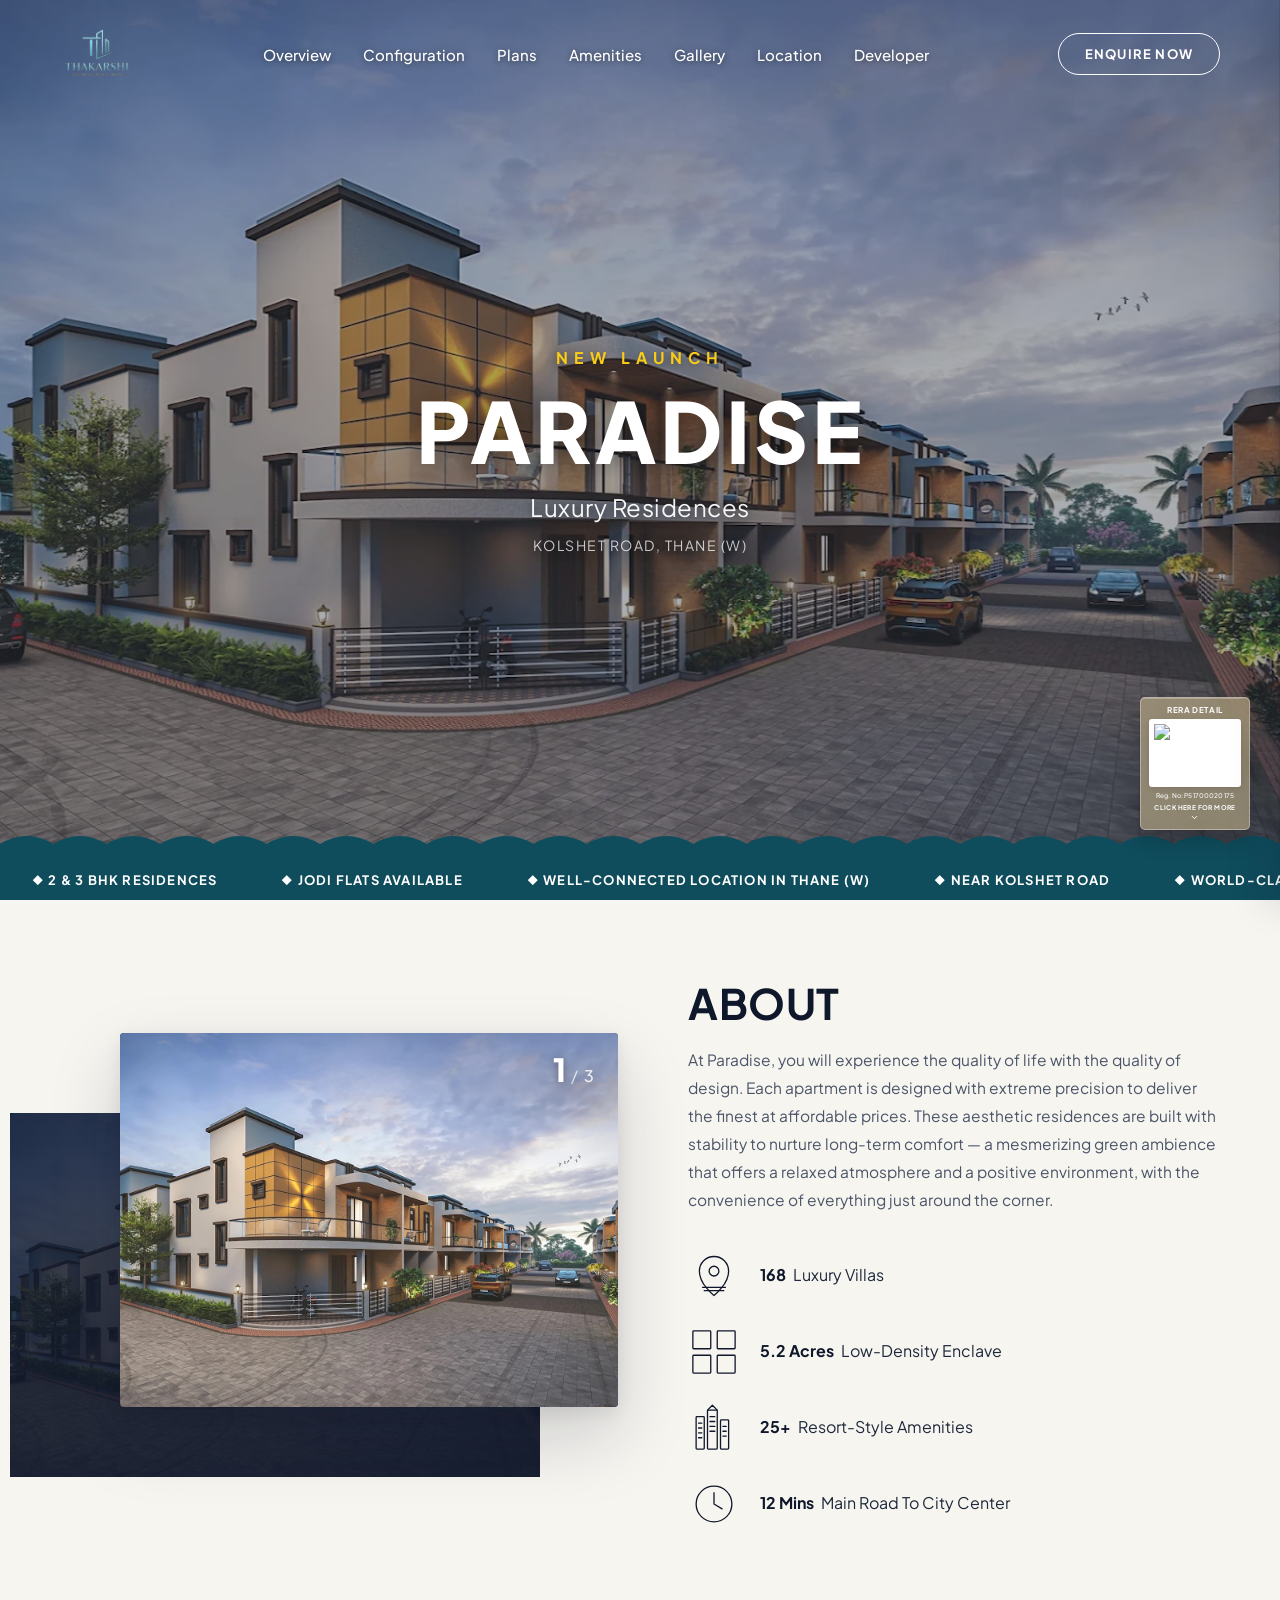
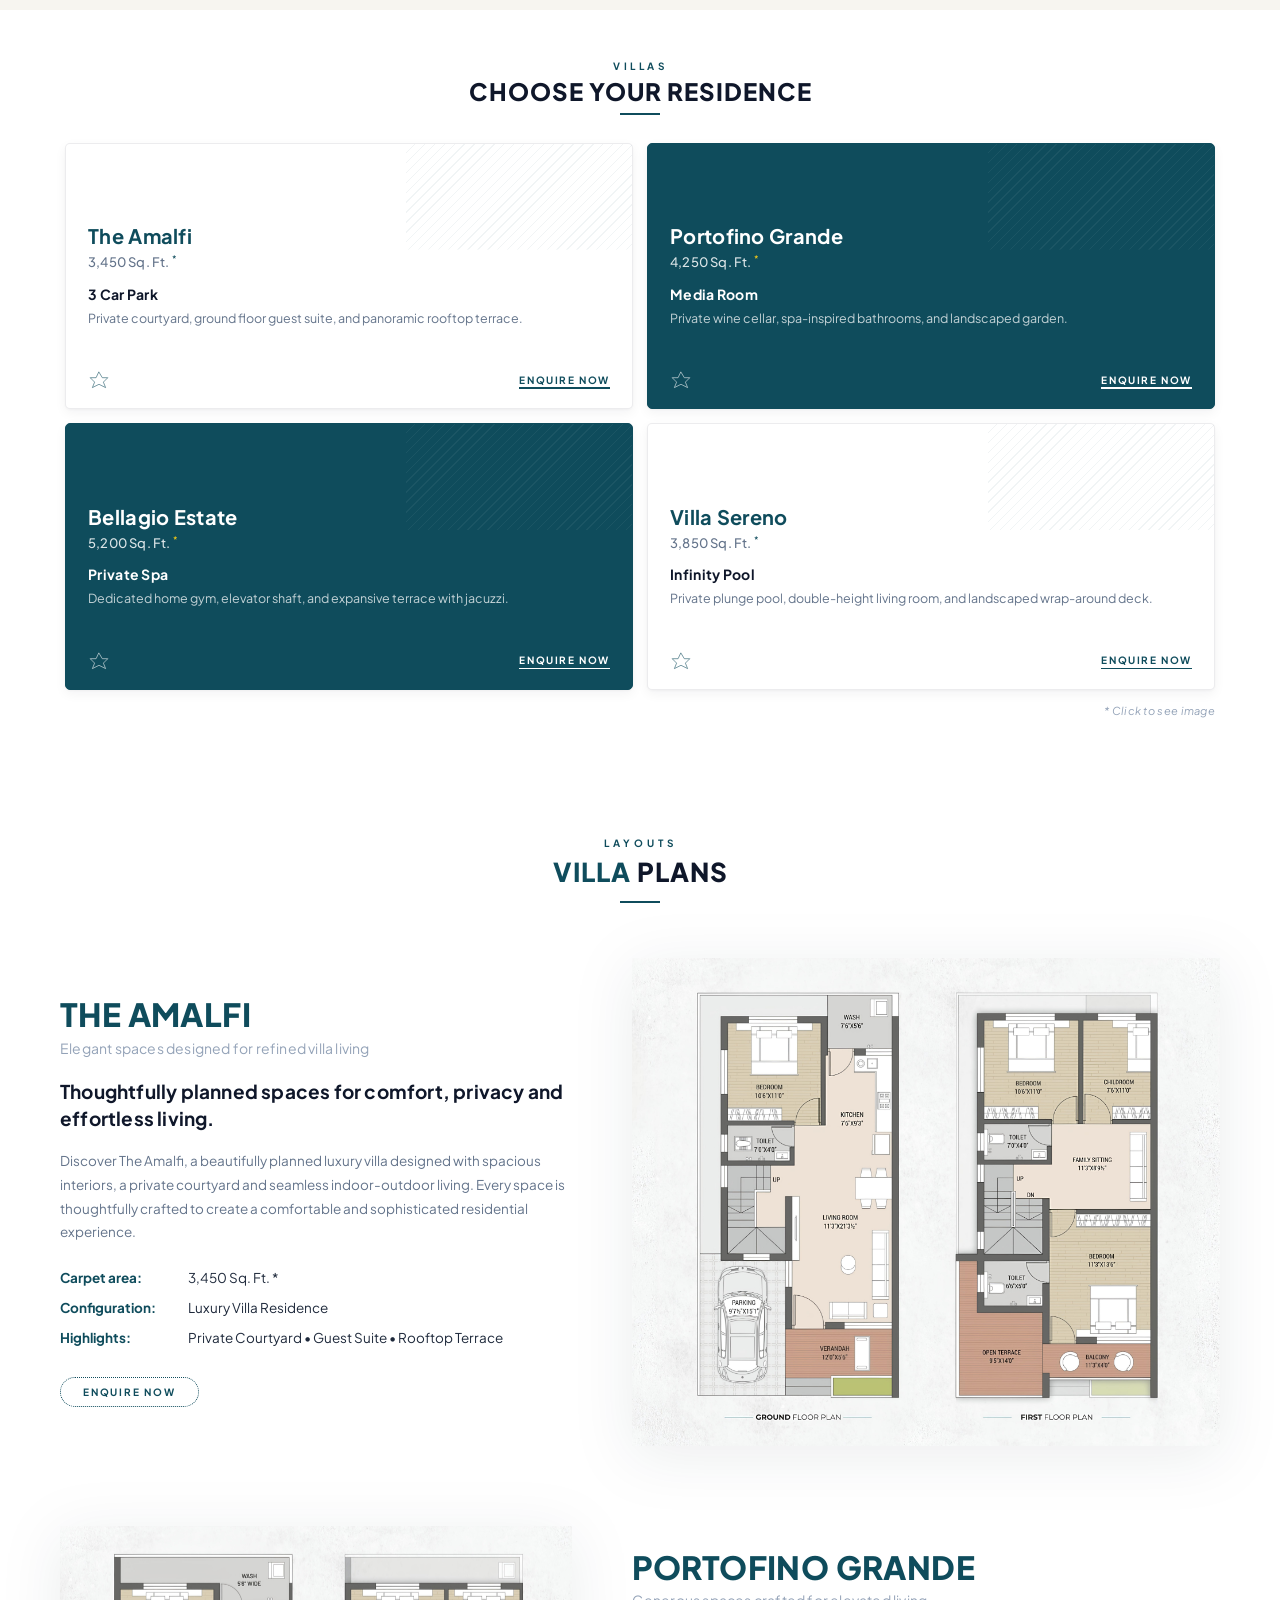
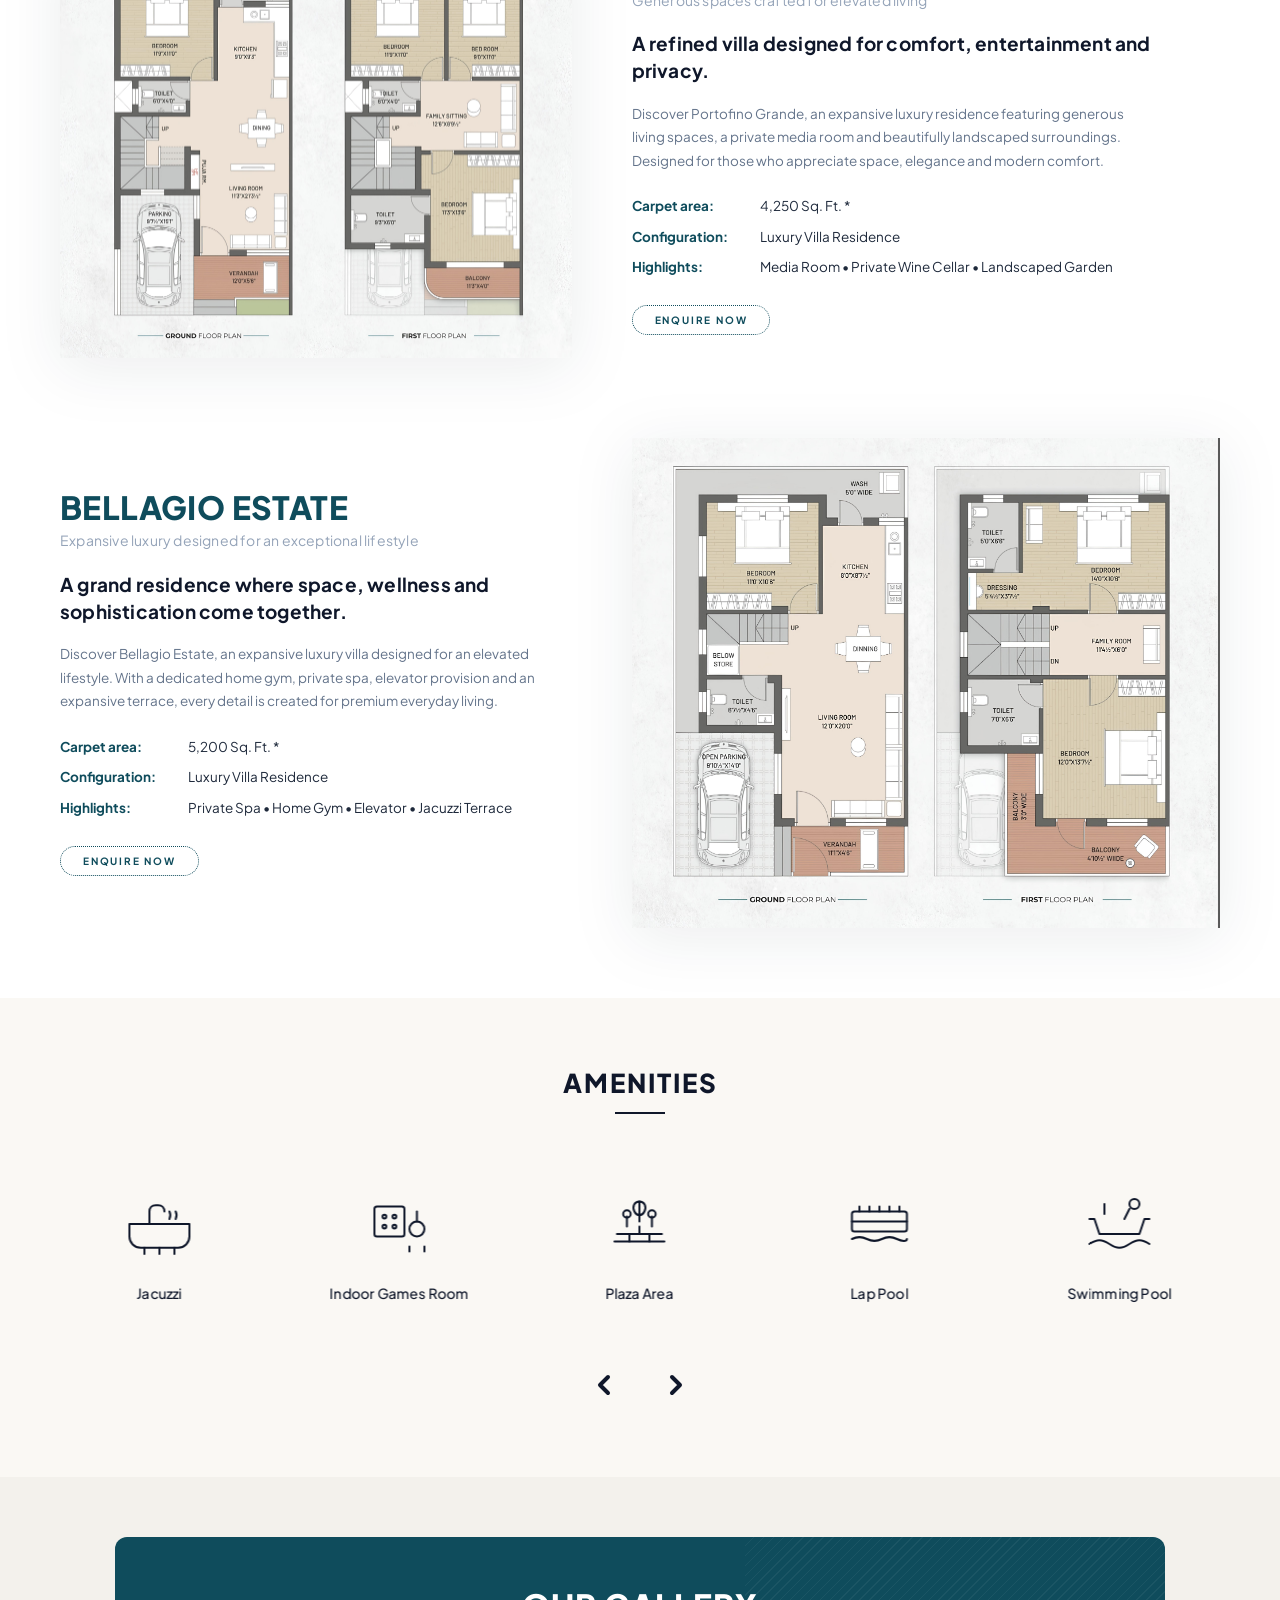
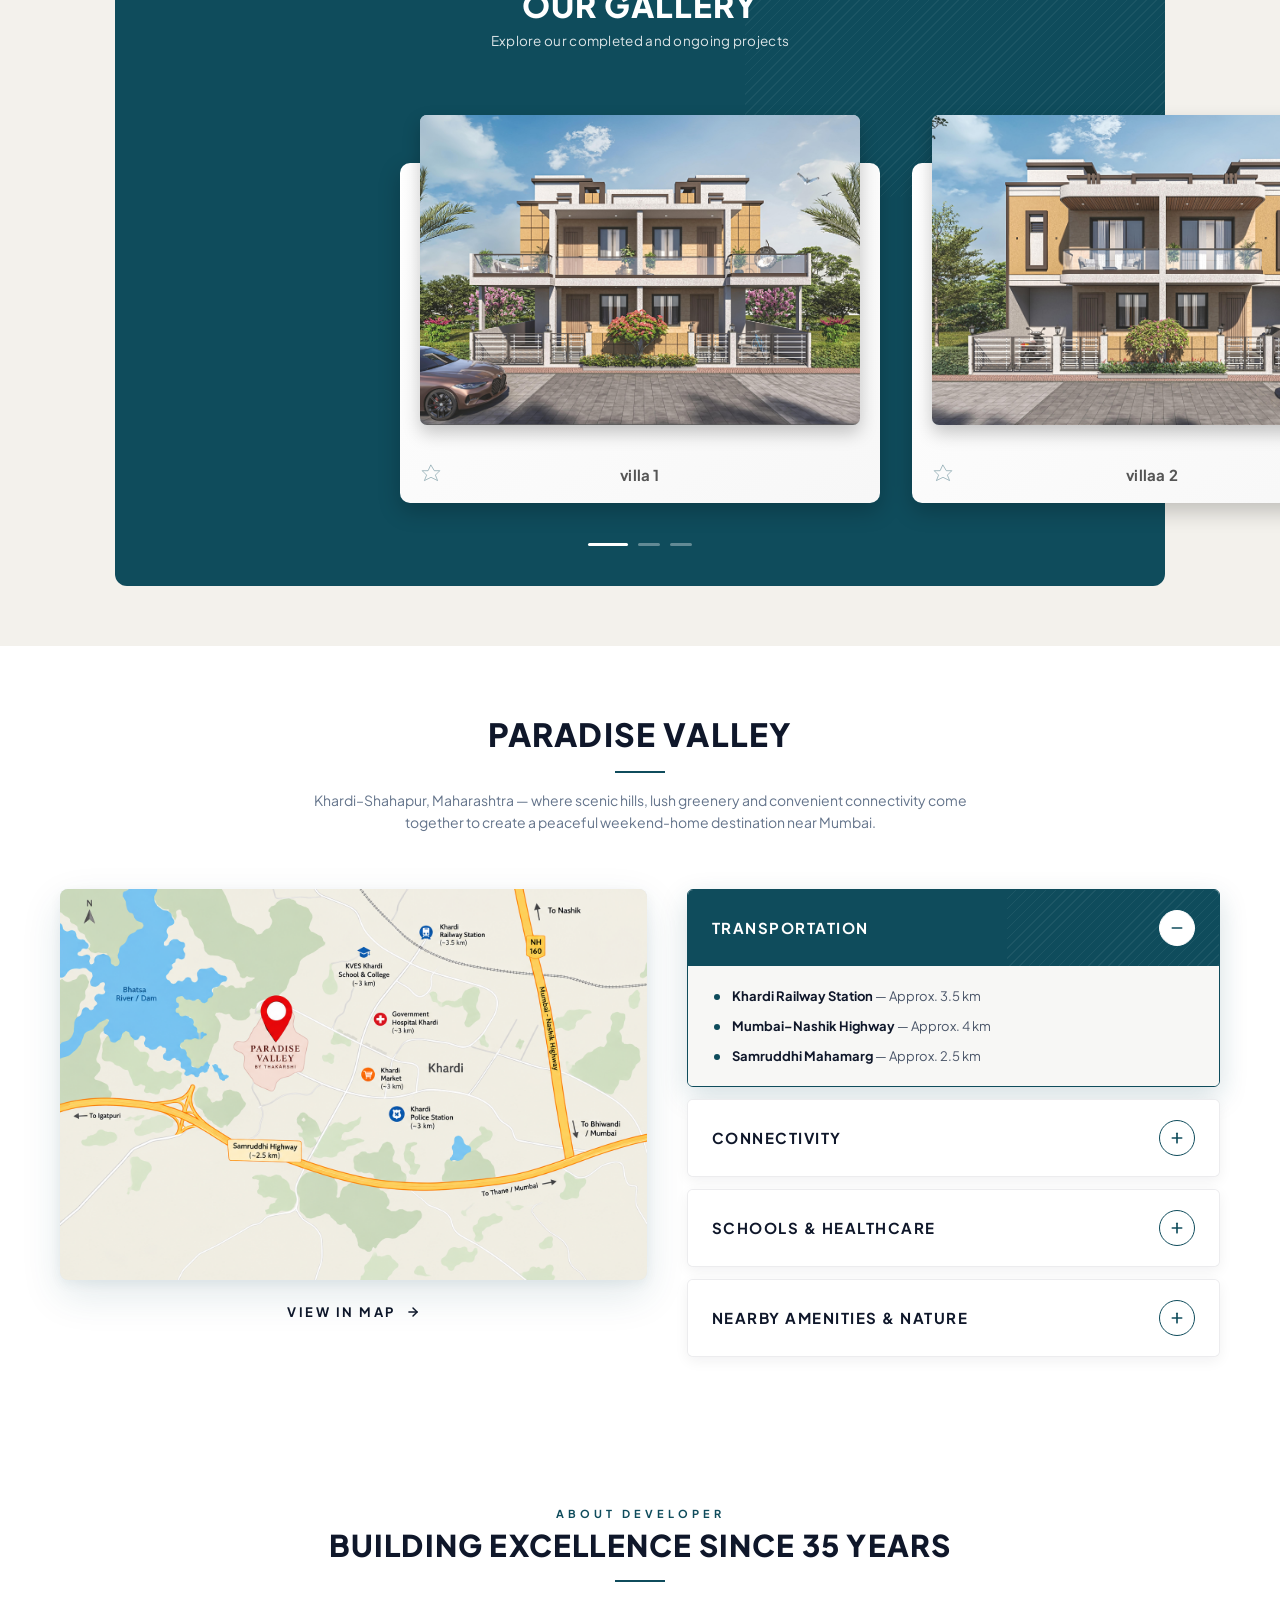
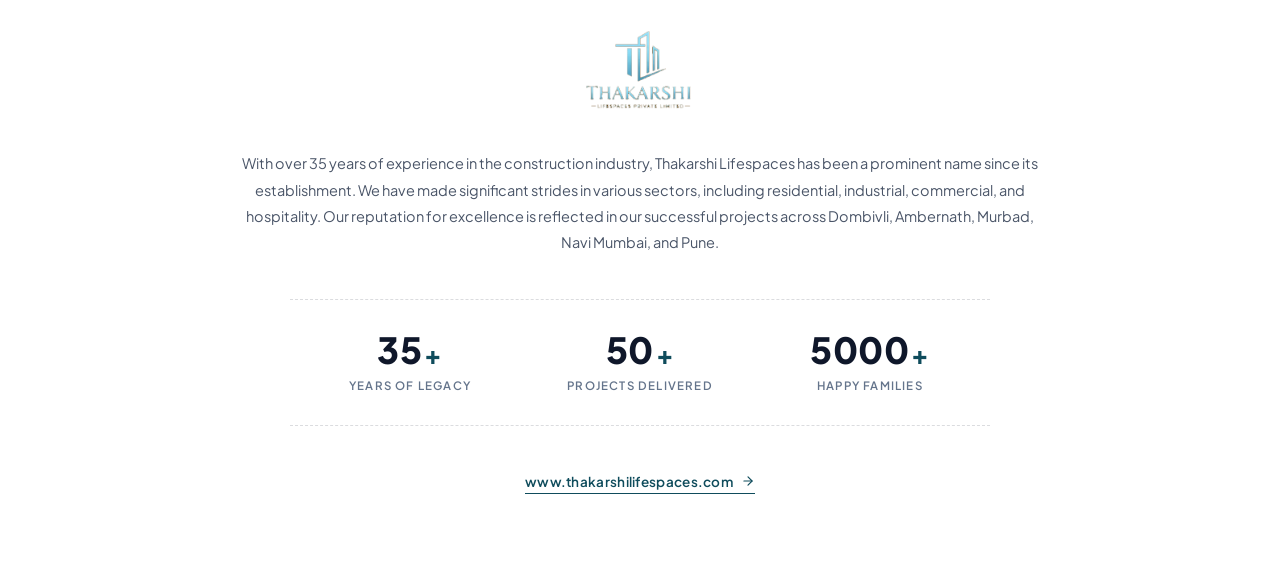
==== commit d6300ebb: "Add image dimensions" ====
--- a/paradise-valley/paradise.html
+++ b/paradise-valley/paradise.html
@@ -976,7 +976,7 @@
         <!-- Card 4 -->
         <article class="project-card">
           <div class="project-card__image-wrap">
-            <img class="project-card__image" src="sidevilla.jpeg" alt="The Grid" loading="lazy">
+            <img class="project-card__image" src="img/sidevilla.jpeg" alt="The Grid" loading="lazy">
           </div>
           <span class="project-card__star" aria-hidden="true">
             <svg viewBox="0 0 40 40" fill="none" stroke="currentColor" stroke-width="1.2" stroke-linecap="round" stroke-linejoin="round">
